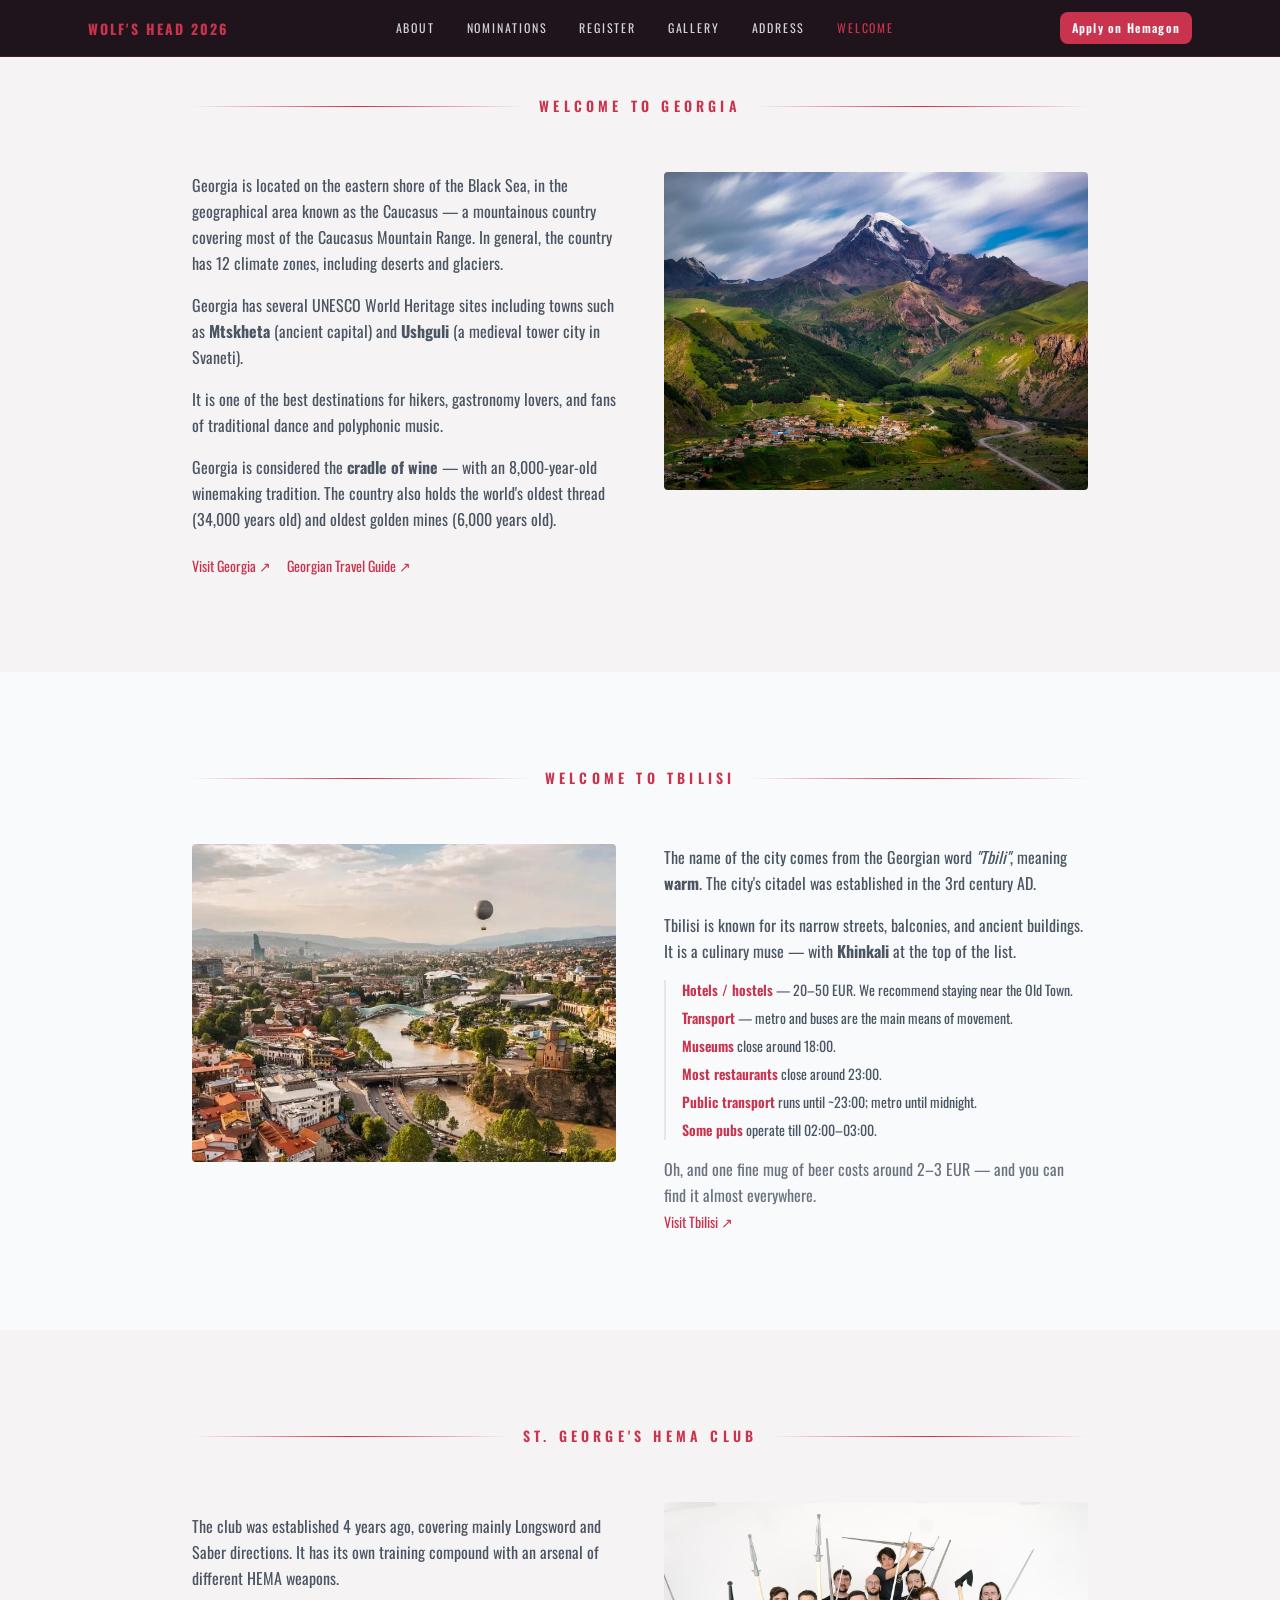
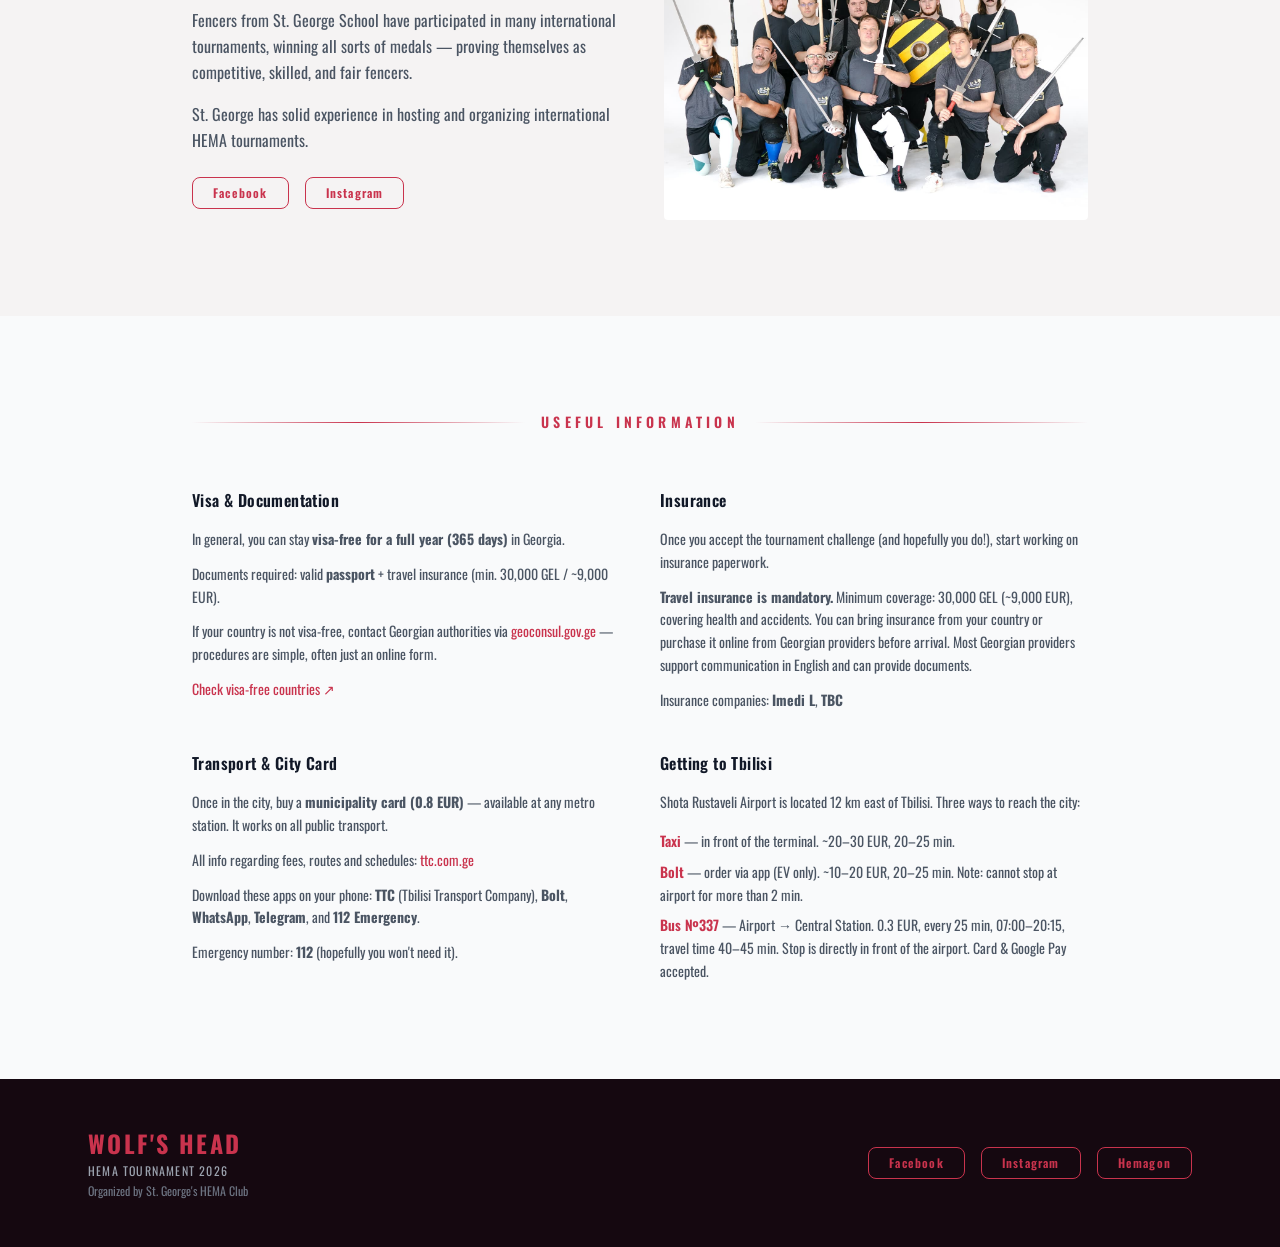
==== welcome/index.html @ 23b16a89 "Add main landmark for screenreaders" ====
<!DOCTYPE html>
<html lang="en">
<head>
  <meta charset="UTF-8" />
  <meta name="viewport" content="width=device-width, initial-scale=1.0" />
  <title>Welcome to Georgia — Wolf's Head 2026</title>
  <meta name="description" content="Travel guide for Wolf's Head 2026 participants. Everything you need to know about Georgia, Tbilisi, and St. George's HEMA Club before the tournament." />
  <link rel="canonical" href="https://hemageorgia.com/welcome/" />

  <!-- Open Graph -->
  <meta property="og:type" content="website" />
  <meta property="og:url" content="https://hemageorgia.com/welcome/" />
  <meta property="og:title" content="Welcome to Georgia — Wolf's Head 2026" />
  <meta property="og:description" content="Travel guide for Wolf's Head 2026 participants. Everything you need to know about Georgia, Tbilisi, and St. George's HEMA Club." />
  <meta property="og:image" content="https://hemageorgia.com/img/tbilisi.jpg" />

  <link rel="icon" type="image/png" href="../img/favicon.png">
  <link rel="stylesheet" href="../styles/style.css" />
  <link rel="stylesheet" href="../styles/tailwind.css" />
  <script src="../scripts/main.js" defer></script>
</head>
<body class="text-gray-800">

  <!-- ═══════════════════════════════════════════
       NAVIGATION
  ═══════════════════════════════════════════ -->
  <nav class="nav-sticky fixed top-0 left-0 right-0 z-50">
    <div class="max-w-6xl mx-auto px-6 h-14 flex items-center justify-between">
      <a href="../" class="nav-logo">Wolf's Head 2026</a>
      <ul class="nav-links" id="nav-links">
        <li><a href="../#about" class="nav-link">About</a></li>
        <li><a href="../#nominations" class="nav-link">Nominations</a></li>
        <li><a href="../#register" class="nav-link">Register</a></li>
        <li><a href="../#gallery" class="nav-link">Gallery</a></li>
        <li><a href="../#address" class="nav-link">Address</a></li>
        <li><span class="nav-link active">Welcome</span></li>
        <li class="nav-mobile-cta">
          <a href="https://hemagon.com/tournament/wolfs-head2026" target="_blank" rel="noopener noreferrer" class="btn btn-sm px-4 btn-primary font-cinzel text-xs tracking-widest">Apply on Hemagon</a>
        </li>
      </ul>
      <div class="nav-right">
        <a href="https://hemagon.com/tournament/wolfs-head2026" target="_blank" rel="noopener noreferrer" class="nav-desktop-cta btn btn-sm px-4 btn-primary font-cinzel text-xs tracking-widest">Apply on Hemagon</a>
        <button id="burger-btn" class="burger-btn" aria-label="Menu" aria-expanded="false">
          <span class="burger-line"></span>
          <span class="burger-line"></span>
          <span class="burger-line"></span>
        </button>
      </div>
    </div>
  </nav>

  <main>

  <!-- ═══════════════════════════════════════════
       PAGE HEADER
  ═══════════════════════════════════════════ -->
  <!-- <section class="pt-32 pb-16 px-6 text-center">
    <h1 class="font-cinzel text-4xl md:text-5xl font-black text-accent tracking-widest mb-4">Welcome</h1>
    <p class="text-gray-300 text-sm tracking-widest uppercase font-cinzel">Georgia · Tbilisi · St. George's HEMA Club</p>
  </section> -->

  <!-- ═══════════════════════════════════════════
       WELCOME TO GEORGIA
  ═══════════════════════════════════════════ -->
  <section id="georgia" class="py-24 px-6">
    <div class="max-w-4xl mx-auto">
      <div class="divider-ornament mb-14">
        <span class="section-title text-sm tracking-[0.3em]">Welcome to Georgia</span>
      </div>

      <div class="grid md:grid-cols-2 gap-12 items-start">
        <div class="space-y-4 text-gray-600 leading-relaxed">
          <p>Georgia is located on the eastern shore of the Black Sea, in the geographical area known as the Caucasus — a mountainous country covering most of the Caucasus Mountain Range. In general, the country has 12 climate zones, including deserts and glaciers.</p>
          <p>Georgia has several UNESCO World Heritage sites including towns such as <strong>Mtskheta</strong> (ancient capital) and <strong>Ushguli</strong> (a medieval tower city in Svaneti).</p>
          <p>It is one of the best destinations for hikers, gastronomy lovers, and fans of traditional dance and polyphonic music.</p>
          <p>Georgia is considered the <strong>cradle of wine</strong> — with an 8,000-year-old winemaking tradition. The country also holds the world's oldest thread (34,000 years old) and oldest golden mines (6,000 years old).</p>
          <div class="flex gap-4 pt-2">
            <a href="https://visitgeorgia.ge/" target="_blank" rel="noopener noreferrer" class="text-accent text-sm hover:underline">Visit Georgia ↗</a>
            <a href="https://georgiantravelguide.com/en" target="_blank" rel="noopener noreferrer" class="text-accent text-sm hover:underline">Georgian Travel Guide ↗</a>
          </div>
        </div>

        <div class="aspect-[4/3] rounded overflow-hidden">
          <!-- TODO: Replace with a photo of Georgia landscape -->
          <img src="../img/georgia.jpg" alt="Mountain landscape and valley in Georgia" class="w-full h-full object-cover" />
        </div>
      </div>
    </div>
  </section>

  <!-- ═══════════════════════════════════════════
       WELCOME TO TBILISI
  ═══════════════════════════════════════════ -->
  <section id="tbilisi" class="py-24 px-6 bg-gray-50">
    <div class="max-w-4xl mx-auto">
      <div class="divider-ornament mb-14">
        <span class="section-title text-sm tracking-[0.3em]">Welcome to Tbilisi</span>
      </div>

      <div class="grid md:grid-cols-2 gap-12 items-start">

        <div class="aspect-[4/3] rounded overflow-hidden md:order-first order-last">
          <!-- TODO: Replace with a photo of Tbilisi -->
          <img src="../img/tbilisi.jpg" alt="Old Town district of Tbilisi, Georgia" class="w-full h-full object-cover" />
        </div>

        <div class="space-y-4 text-gray-600 leading-relaxed">
          <p>The name of the city comes from the Georgian word <em>"Tbili"</em>, meaning <strong>warm</strong>. The city's citadel was established in the 3rd century AD.</p>
          <p>Tbilisi is known for its narrow streets, balconies, and ancient buildings. It is a culinary muse — with <strong>Khinkali</strong> at the top of the list.</p>

          <div class="border-l-2 border-accent/40 pl-4 space-y-2 text-sm">
            <p><span class="text-accent font-semibold">Hotels / hostels</span> — 20–50 EUR. We recommend staying near the Old Town.</p>
            <p><span class="text-accent font-semibold">Transport</span> — metro and buses are the main means of movement.</p>
            <p><span class="text-accent font-semibold">Museums</span> close around 18:00.</p>
            <p><span class="text-accent font-semibold">Most restaurants</span> close around 23:00.</p>
            <p><span class="text-accent font-semibold">Public transport</span> runs until ~23:00; metro until midnight.</p>
            <p><span class="text-accent font-semibold">Some pubs</span> operate till 02:00–03:00.</p>
          </div>

          <p class="text-gray-500">Oh, and one fine mug of beer costs around 2–3 EUR — and you can find it almost everywhere.</p>
          <a href="https://georgia.travel/cities-towns/tbilisi" target="_blank" rel="noopener noreferrer" class="text-accent text-sm hover:underline">Visit Tbilisi ↗</a>
        </div>
      </div>
    </div>
  </section>

  <!-- ═══════════════════════════════════════════
       ST. GEORGE'S HEMA CLUB
  ═══════════════════════════════════════════ -->
  <section id="club" class="py-24 px-6">
    <div class="max-w-4xl mx-auto">
      <div class="divider-ornament mb-14">
        <span class="section-title text-sm tracking-[0.3em]">St. George's HEMA Club</span>
      </div>

      <div class="grid md:grid-cols-2 gap-12 items-center">
        <div class="space-y-4 text-gray-600 leading-relaxed">
          <p>The club was established 4 years ago, covering mainly Longsword and Saber directions. It has its own training compound with an arsenal of different HEMA weapons.</p>
          <p>Fencers from St. George School have participated in many international tournaments, winning all sorts of medals — proving themselves as competitive, skilled, and fair fencers.</p>
          <p>St. George has solid experience in hosting and organizing international HEMA tournaments.</p>

          <div class="flex gap-4 pt-2">
            <a href="https://www.facebook.com/profile.php?id=61552169678876" target="_blank" rel="noopener noreferrer" class="btn btn-secondary btn-sm text-xs tracking-widest px-5">
              Facebook
            </a>
            <a href="https://www.instagram.com/st.george_hema_school/" target="_blank" rel="noopener noreferrer" class="btn btn-secondary btn-sm text-xs tracking-widest px-5">
              Instagram
            </a>
          </div>
        </div>

        <div class="aspect-[4/3] rounded overflow-hidden">
          <img src="../img/club_members.jpg" alt="St. George's HEMA Club members group photo" class="w-full h-full object-cover" />
        </div>
      </div>
    </div>
  </section>

  <!-- ═══════════════════════════════════════════
       USEFUL INFORMATION
  ═══════════════════════════════════════════ -->
  <section id="info" class="py-24 px-6 bg-gray-50">
    <div class="max-w-4xl mx-auto">
      <div class="divider-ornament mb-14">
        <span class="section-title text-sm tracking-[0.3em]">Useful Information</span>
      </div>

      <div class="grid md:grid-cols-2 gap-10">

        <div>
          <h3 class="font-cinzel text-base font-semibold text-gray-900 mb-4 tracking-wide">Visa & Documentation</h3>
          <div class="space-y-3 text-gray-600 text-sm leading-relaxed">
            <p>In general, you can stay <strong>visa-free for a full year (365 days)</strong> in Georgia.</p>
            <p>Documents required: valid <strong>passport</strong> + travel insurance (min. 30,000 GEL / ~9,000 EUR).</p>
            <p>If your country is not visa-free, contact Georgian authorities via <a href="https://www.geoconsul.gov.ge" target="_blank" rel="noopener noreferrer" class="text-accent hover:underline">geoconsul.gov.ge</a> — procedures are simple, often just an online form.</p>
            <p><a href="https://www.geoconsul.gov.ge/en/HtmlPage/html/View?id=25" target="_blank" rel="noopener noreferrer" class="text-accent hover:underline">Check visa-free countries ↗</a></p>
          </div>
        </div>

        <div>
          <h3 class="font-cinzel text-base font-semibold text-gray-900 mb-4 tracking-wide">Insurance</h3>
          <div class="space-y-3 text-gray-600 text-sm leading-relaxed">
            <p>Once you accept the tournament challenge (and hopefully you do!), start working on insurance paperwork.</p>
            <p><strong>Travel insurance is mandatory.</strong> Minimum coverage: 30,000 GEL (~9,000 EUR), covering health and accidents. You can bring insurance from your country or purchase it online from Georgian providers before arrival. Most Georgian providers support communication in English and can provide documents.</p>
            <p>Insurance companies:
              <!-- TODO: Add links for Imedi L and TBC -->
              <strong>Imedi L</strong>, <strong>TBC</strong>
            </p>
          </div>
        </div>

        <div>
          <h3 class="font-cinzel text-base font-semibold text-gray-900 mb-4 tracking-wide">Transport & City Card</h3>
          <div class="space-y-3 text-gray-600 text-sm leading-relaxed">
            <p>Once in the city, buy a <strong>municipality card (0.8 EUR)</strong> — available at any metro station. It works on all public transport.</p>
            <p>All info regarding fees, routes and schedules: <a href="https://ttc.com.ge/en" target="_blank" rel="noopener noreferrer" class="text-accent hover:underline">ttc.com.ge</a></p>
            <p>Download these apps on your phone: <strong>TTC</strong> (Tbilisi Transport Company), <strong>Bolt</strong>, <strong>WhatsApp</strong>, <strong>Telegram</strong>, and <strong>112 Emergency</strong>.</p>
            <p>Emergency number: <strong>112</strong> (hopefully you won't need it).</p>
          </div>
        </div>

        <div>
          <h3 class="font-cinzel text-base font-semibold text-gray-900 mb-4 tracking-wide">Getting to Tbilisi</h3>
          <div class="space-y-3 text-gray-600 text-sm leading-relaxed">
            <p>Shota Rustaveli Airport is located 12 km east of Tbilisi. Three ways to reach the city:</p>
            <div class="space-y-2 pt-1">
              <p><span class="text-accent font-semibold">Taxi</span> — in front of the terminal. ~20–30 EUR, 20–25 min.</p>
              <p><span class="text-accent font-semibold">Bolt</span> — order via app (EV only). ~10–20 EUR, 20–25 min. Note: cannot stop at airport for more than 2 min.</p>
              <p><span class="text-accent font-semibold">Bus №337</span> — Airport → Central Station. 0.3 EUR, every 25 min, 07:00–20:15, travel time 40–45 min. Stop is directly in front of the airport. Card & Google Pay accepted.</p>
            </div>
          </div>
        </div>

      </div>
    </div>
  </section>

  </main>

  <!-- ═══════════════════════════════════════════
       FOOTER
  ═══════════════════════════════════════════ -->
  <footer class="bg-wine-dark py-12">
    <div class="max-w-6xl px-6 mx-auto">
      <div class="flex flex-col md:flex-row items-center justify-between gap-8">

        <div class="text-center md:text-left">
          <div class="font-cinzel font-black text-2xl text-accent tracking-widest mb-1">WOLF'S HEAD</div>
          <div class="text-xs text-gray-400 tracking-widest uppercase">HEMA Tournament 2026</div>
          <div class="text-xs text-gray-500 mt-1">Organized by St. George's HEMA Club</div>
        </div>

        <div class="flex gap-4">
          <a href="https://www.facebook.com/groups/wolfshead.hema/" target="_blank" rel="noopener noreferrer" class="btn btn-secondary btn-sm text-xs tracking-widest px-5">
            Facebook
          </a>
          <a href="https://www.instagram.com/st.george_hema_school/" target="_blank" rel="noopener noreferrer" class="btn btn-secondary btn-sm text-xs tracking-widest px-5">
            Instagram
          </a>
          <a href="https://hemagon.com/tournament/wolfs-head2026" target="_blank" rel="noopener noreferrer" class="btn btn-secondary btn-sm text-xs tracking-widest px-5">
            Hemagon
          </a>
        </div>

      </div>
    </div>
  </footer>

</body>
</html>
---- styles/style.css ----
@import url('https://fonts.googleapis.com/css2?family=Oswald:wght@200;300;400;500;600;700&display=swap');

:root {
  --crimson: #c9334d;
  --crimson-light: #e8566e;
  --dark-bg: #f5f3f3;
  --wine: #3d0f1a;
  --wine-dark: #150810;
}

body {
  background-color: var(--dark-bg);
  font-family: 'Oswald', sans-serif;
}

.font-cinzel {
  font-family: 'Oswald', sans-serif;
}

.text-accent {
  color: var(--crimson);
}

.border-accent {
  border-color: var(--crimson);
}

.bg-accent {
  background-color: var(--crimson);
}

.bg-wine {
  background-color: var(--wine);
}

.bg-wine-dark {
  background-color: var(--wine-dark);
}

.hero-bg {
  min-height: 100vh;
  display: flex;
  align-items: center;
  justify-content: center;
  padding: 80px 24px 48px;
  background-image: url('../img/hero-bg.jpg');
  background-size: cover;
  background-position: center;
}

.hero-text {
  width: calc(100vw - 48px);
  height: calc(100vh - 120px);
  background-image: url('../img/hero-text.png');
  background-size: contain;
  background-repeat: no-repeat;
  background-position: center;
}

.divider-ornament {
  display: flex;
  align-items: center;
  gap: 1rem;
  color: var(--crimson);
}
.divider-ornament::before,
.divider-ornament::after {
  content: '';
  flex: 1;
  height: 1px;
  background: linear-gradient(to right, transparent, var(--crimson), transparent);
}

.nomination-card {
  border: 1px solid rgba(201, 51, 77, 0.2);
  background: rgba(201, 51, 77, 0.04);
  transition: border-color 0.3s, background 0.3s;
}
.nomination-card:hover {
  border-color: rgba(201, 51, 77, 0.5);
  background: rgba(201, 51, 77, 0.08);
}

/* ── Buttons (replaces DaisyUI btn) ── */
.btn {
  display: inline-flex;
  align-items: center;
  justify-content: center;
  cursor: pointer;
  user-select: none;
  border-radius: 0.5rem;
  font-weight: 600;
  text-decoration: none;
  white-space: nowrap;
  transition: transform 0.1s ease;
}
.btn:active {
  transform: scale(0.95);
}
.btn:disabled {
  background-color: oklch(0.321785 0.02476 255.702 / 0.2);
  border-bottom-color: oklch(0.278078 0.029596 256.848 / 0.2);
  color: oklch(0.278078 0.029596 256.848 / 0.2);
  cursor: not-allowed;
  pointer-events: none;
}
.btn-sm {
  height: 2rem;
  min-height: 2rem;
  padding-left: .75rem;
  padding-right: .75rem;
}
.btn-lg {
  height: 4rem;
  min-height: 4rem;
  padding-left: 1.5rem;
  padding-right: 1.5rem;
}

.btn-primary {
  background-color: var(--crimson);
  color: #ffffff;
  font-weight: 600;
  border: none;
  transition: background-color 0.2s;
}
.btn-primary:hover {
  background-color: var(--crimson-light);
}

.btn-secondary {
  border: 1px solid var(--crimson);
  color: var(--crimson);
  background: transparent;
  transition: background 0.2s, color 0.2s, border-color 0.2s;
}
.btn-secondary:hover {
  background: rgba(201, 51, 77, 0.1);
  color: var(--crimson-light);
  border-color: var(--crimson-light);
}

.section-title {
  font-family: 'Oswald', sans-serif;
  font-weight: 600;
  color: var(--crimson);
  text-transform: uppercase;
}

.nav-sticky {
  backdrop-filter: blur(12px);
  background: rgba(21, 8, 16, 0.95);
  border-bottom: 1px solid rgba(201, 51, 77, 0.2);
}

/* ── Nav ── */
.nav-logo {
  font-family: 'Oswald', sans-serif;
  font-weight: 700;
  color: var(--crimson);
  letter-spacing: 0.15em;
  font-size: 0.875rem;
  text-transform: uppercase;
  transition: color 0.2s;
}

.nav-logo:hover {
  color: var(--crimson-light);
}

.nav-right {
  display: flex;
  align-items: center;
  gap: 0.75rem;
}

/* Single nav-links list — desktop: horizontal row */
.nav-links {
  display: flex;
  align-items: center;
  gap: 2rem;
  list-style: none;
  margin: 0;
  padding: 0;
  font-family: 'Oswald', sans-serif;
  font-size: 0.75rem;
  letter-spacing: 0.15em;
  text-transform: uppercase;
  color: #d1d5db;
}
.nav-link {
  color: #d1d5db;
  transition: color 0.2s;
}
.nav-link:hover {
  color: var(--crimson);
}
.nav-link.active {
  color: var(--crimson);
}
/* Register CTA inside list — hidden on desktop */
.nav-mobile-cta { display: none; }

/* Desktop-only Register button */
.nav-desktop-cta { display: inline-flex; }

/* Burger — hidden on desktop */
.burger-btn { display: none; }

/* ── Mobile (< 768px) ── */
@media (max-width: 767px) {
  .nav-links {
    display: none;
    flex-direction: column;
    align-items: flex-start;
    gap: 1rem;
    position: absolute;
    top: 3.5rem; /* h-14 */
    left: 0;
    right: 0;
    padding: 1.25rem 1.5rem;
    background: rgba(21, 8, 16, 0.98);
    border-top: 1px solid rgba(201, 51, 77, 0.2);
  }
  .nav-links.open {
    display: flex;
  }
  .nav-mobile-cta { display: block; width: 100%; }
  .nav-desktop-cta { display: none; }
  .burger-btn {
    display: flex;
    flex-direction: column;
    justify-content: center;
    align-items: center;
    gap: 6px;
    width: 2.25rem;
    height: 2.25rem;
    background: none;
    border: none;
    cursor: pointer;
    padding: 0;
  }
}

/* ── Burger lines ── */
.burger-line {
  display: block;
  width: 22px;
  height: 2px;
  background-color: #d1d5db;
  border-radius: 2px;
  transition: transform 0.25s ease, opacity 0.25s ease;
  transform-origin: center;
}
.burger-active .burger-line:nth-child(1) {
  transform: translateY(8px) rotate(45deg);
}
.burger-active .burger-line:nth-child(2) {
  opacity: 0;
  transform: scaleX(0);
}
.burger-active .burger-line:nth-child(3) {
  transform: translateY(-8px) rotate(-45deg);
}

section, nav, footer {
  position: relative;
  z-index: 1;
}

.social-icon-btn {
  display: inline-flex;
  align-items: center;
  justify-content: center;
  width: 40px;
  height: 40px;
  border: 1px solid var(--crimson);
  color: var(--crimson);
  border-radius: 6px;
  transition: background 0.2s, color 0.2s;
}
.social-icon-btn:hover {
  background: rgba(201, 51, 77, 0.15);
  color: var(--crimson-light);
}

/* ── Gallery ── */
/* Row height = 1 column width.
   section px-6 = 1.5rem each side (3rem total).
   gap-2 = 0.5rem. Mobile: 2 cols → 1 gap. Desktop: 3 cols → 2 gaps.
   When viewport ≥ 1072px the max-w-5xl (64rem) kicks in → fixed row height. */
.gallery-grid {
  /* mobile 2-col: (100vw - 3rem padding - 0.5rem gap) / 2 */
  grid-auto-rows: calc((100vw - 3.5rem) / 2);
}
@media (min-width: 768px) {
  /* desktop 3-col: (100vw - 3rem padding - 1rem gaps) / 3 */
  .gallery-grid {
    grid-auto-rows: calc((100vw - 4rem) / 3);
  }
}
@media (min-width: 1072px) {
  /* max-w-5xl = 64rem caps the grid width */
  .gallery-grid {
    grid-auto-rows: calc((64rem - 1rem) / 3);
  }
}


.gallery-thumb {
  display: block;
  position: relative;
  overflow: hidden;
  border-radius: 2px;
  background: #111;
}
.gallery-thumb img {
  width: 100%;
  height: 100%;
  object-fit: cover;
  display: block;
  transition: transform 0.4s ease, filter 0.4s ease;
}
.gallery-thumb:hover {
  cursor: zoom-in;
}
.gallery-thumb:hover img {
  transform: scale(1.05);
  filter: brightness(0.65);
}
.gallery-thumb::after {
  content: '';
  position: absolute;
  inset: 0;
  background: rgba(201, 51, 77, 0);
  transition: background 0.3s ease;
}
.gallery-thumb:hover::after {
  background: rgba(201, 51, 77, 0.25);
}
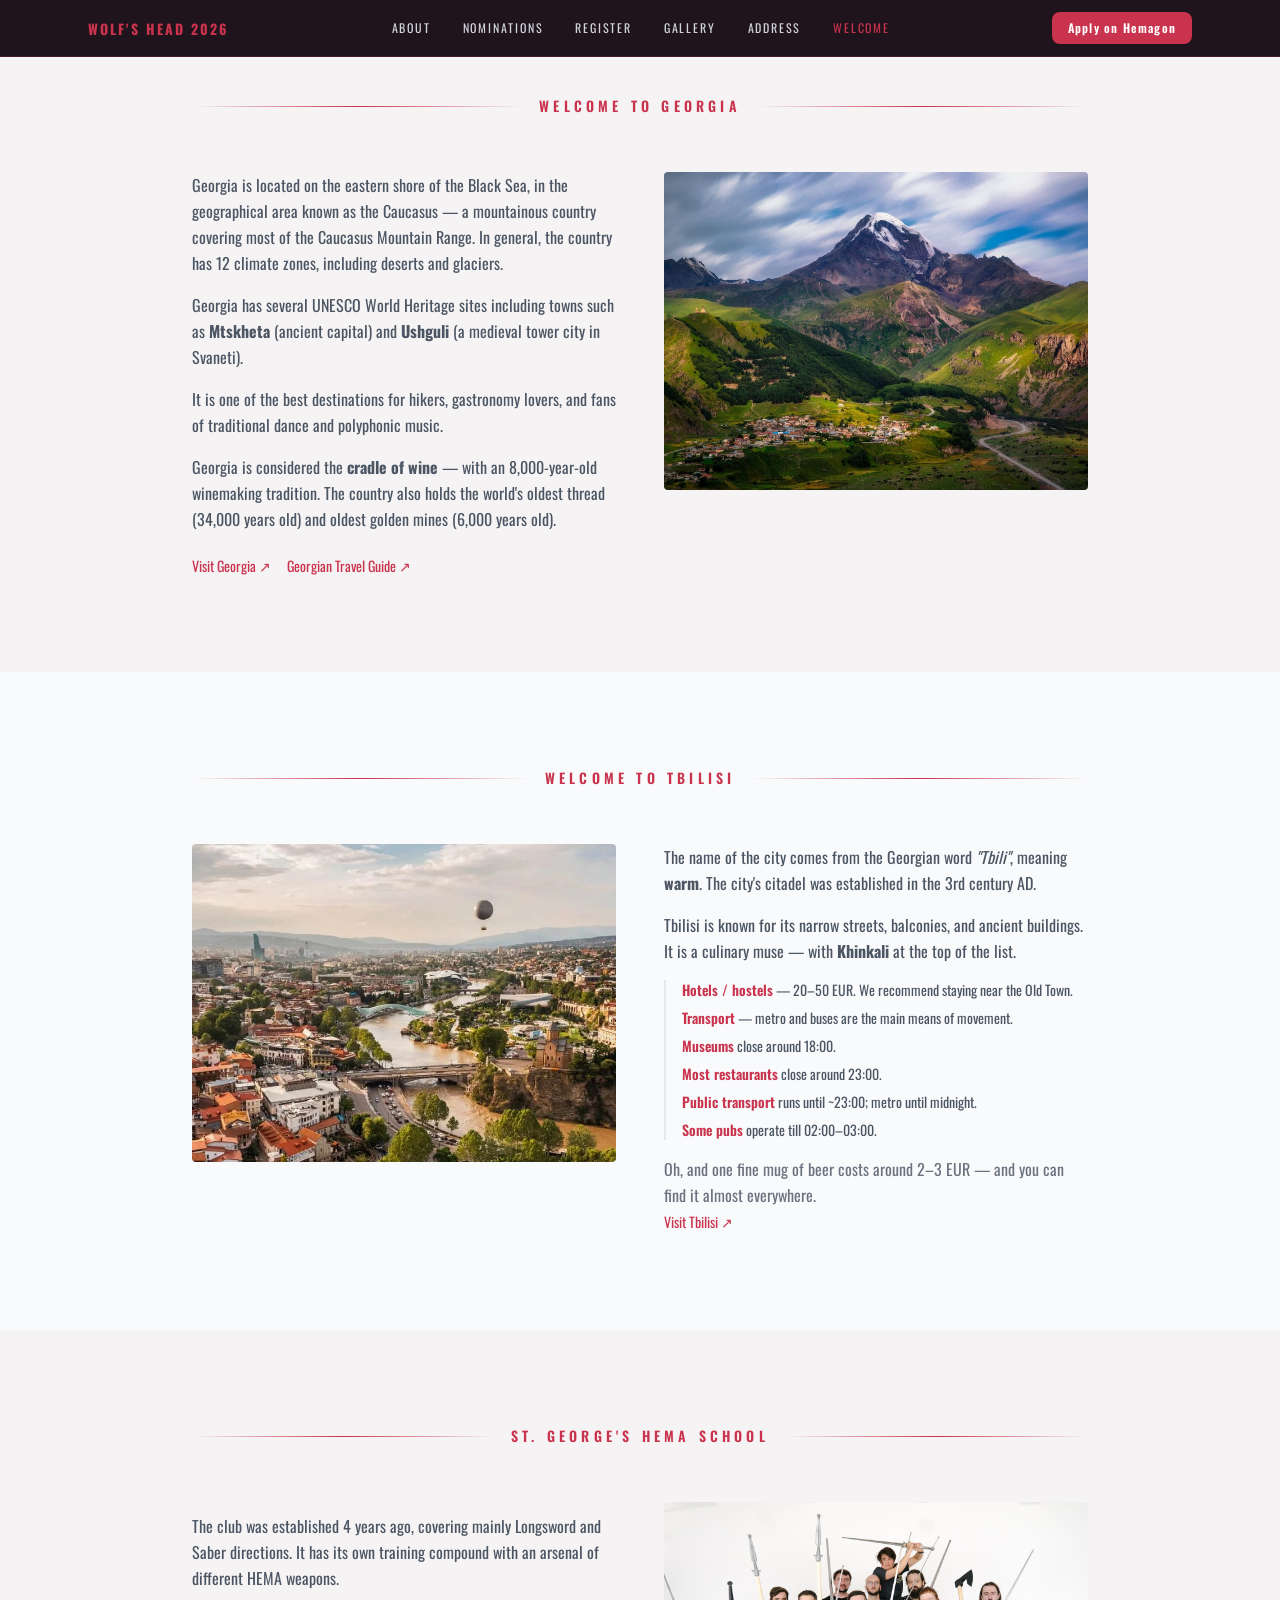
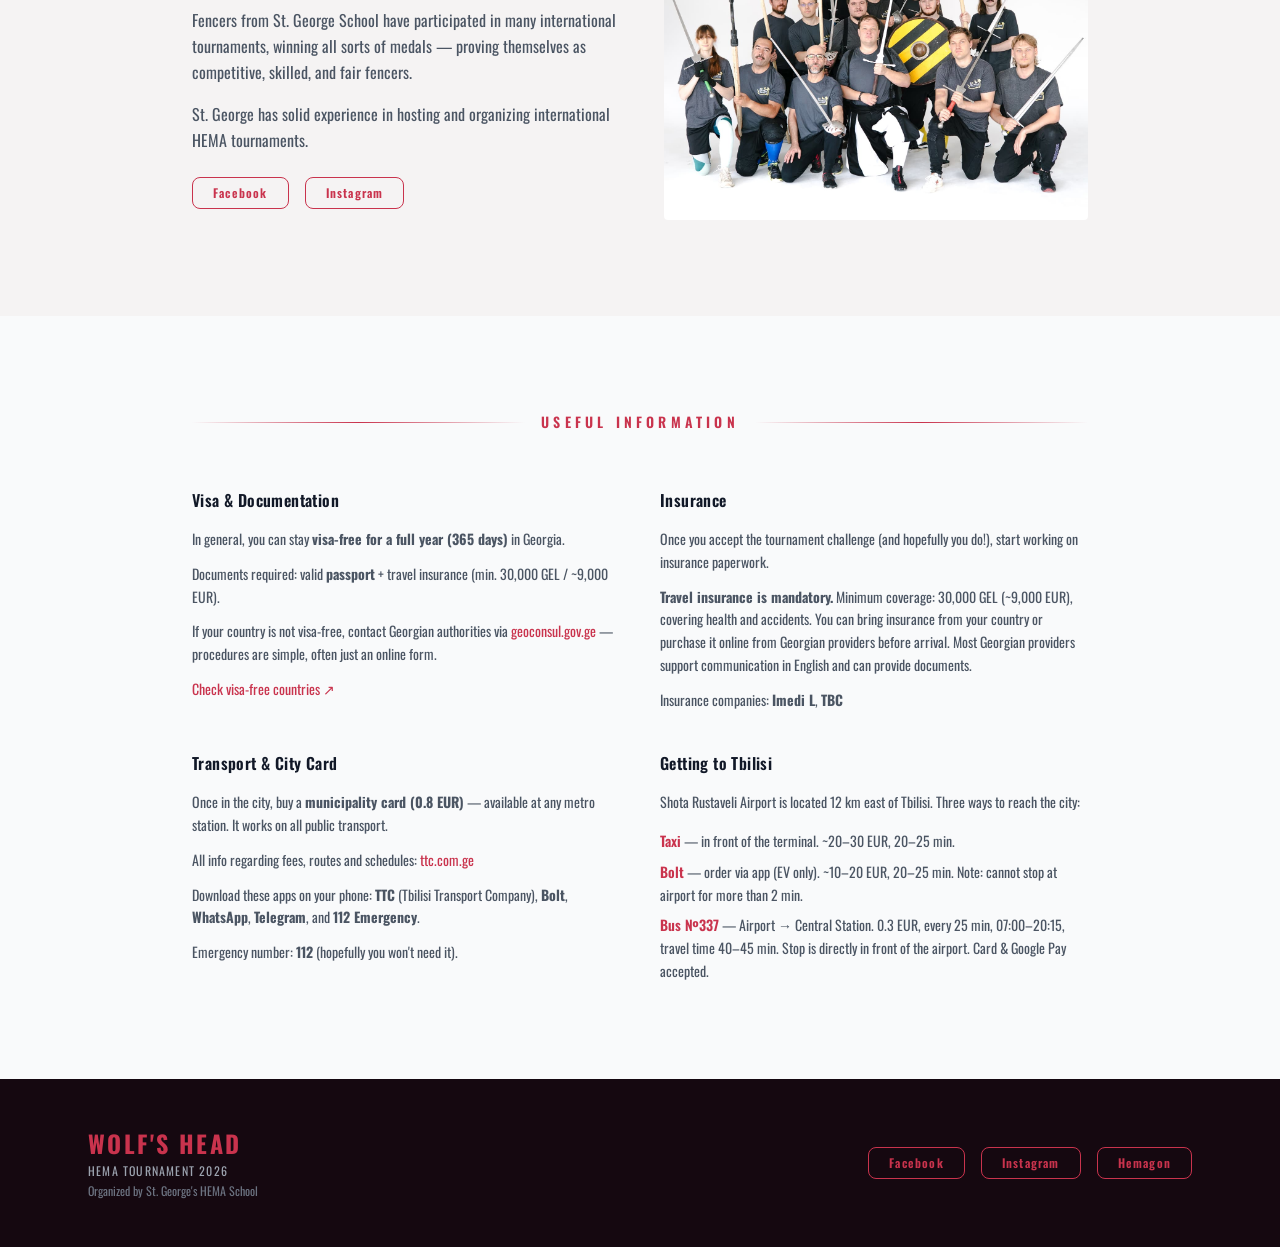
==== commit 52e0a286: "Fix color contrast and rename club" ====
--- a/welcome/index.html
+++ b/welcome/index.html
@@ -125,12 +125,12 @@
   </section>
 
   <!-- ═══════════════════════════════════════════
-       ST. GEORGE'S HEMA CLUB
+       St. George's HEMA School
   ═══════════════════════════════════════════ -->
   <section id="club" class="py-24 px-6">
     <div class="max-w-4xl mx-auto">
       <div class="divider-ornament mb-14">
-        <span class="section-title text-sm tracking-[0.3em]">St. George's HEMA Club</span>
+        <span class="section-title text-sm tracking-[0.3em]">St. George's HEMA School</span>
       </div>
 
       <div class="grid md:grid-cols-2 gap-12 items-center">
@@ -227,7 +227,7 @@
         <div class="text-center md:text-left">
           <div class="font-cinzel font-black text-2xl text-accent tracking-widest mb-1">WOLF'S HEAD</div>
           <div class="text-xs text-gray-400 tracking-widest uppercase">HEMA Tournament 2026</div>
-          <div class="text-xs text-gray-500 mt-1">Organized by St. George's HEMA Club</div>
+          <div class="text-xs text-gray-500 mt-1">Organized by St. George's HEMA School</div>
         </div>
 
         <div class="flex gap-4">
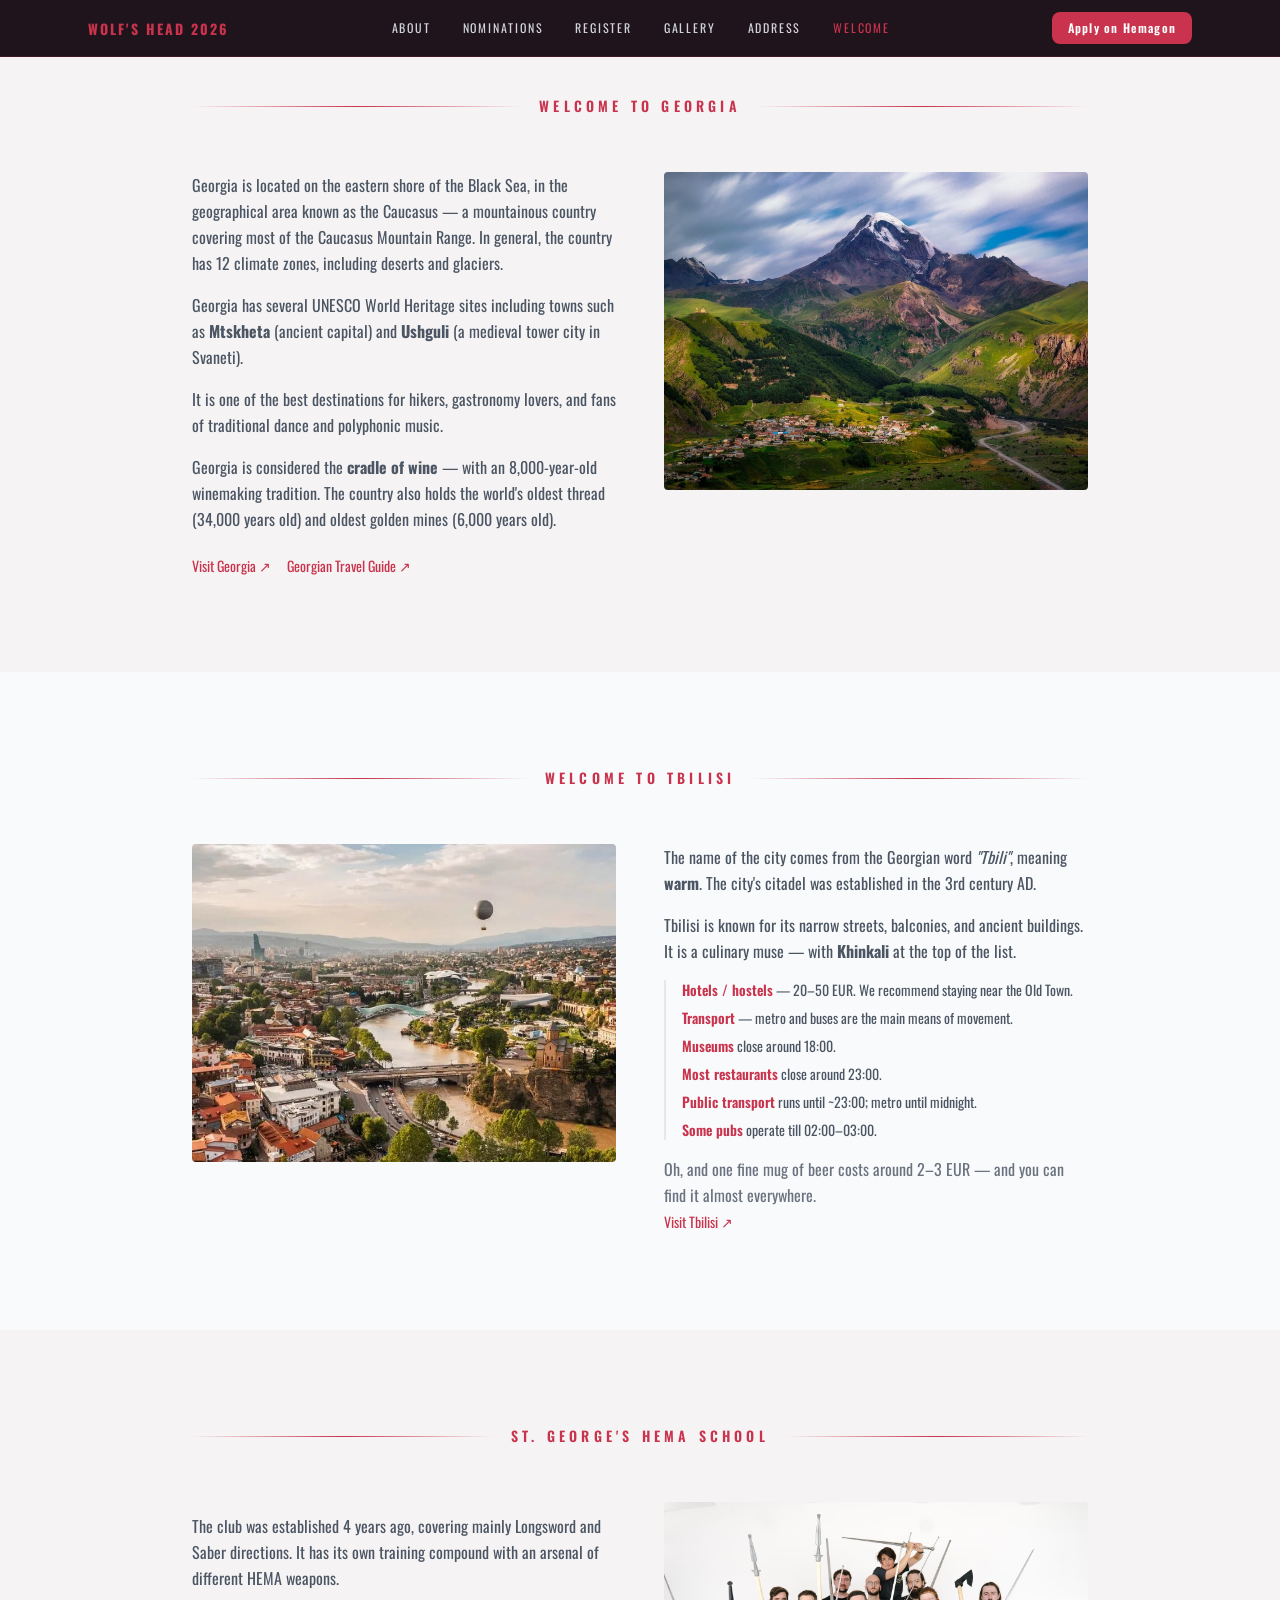
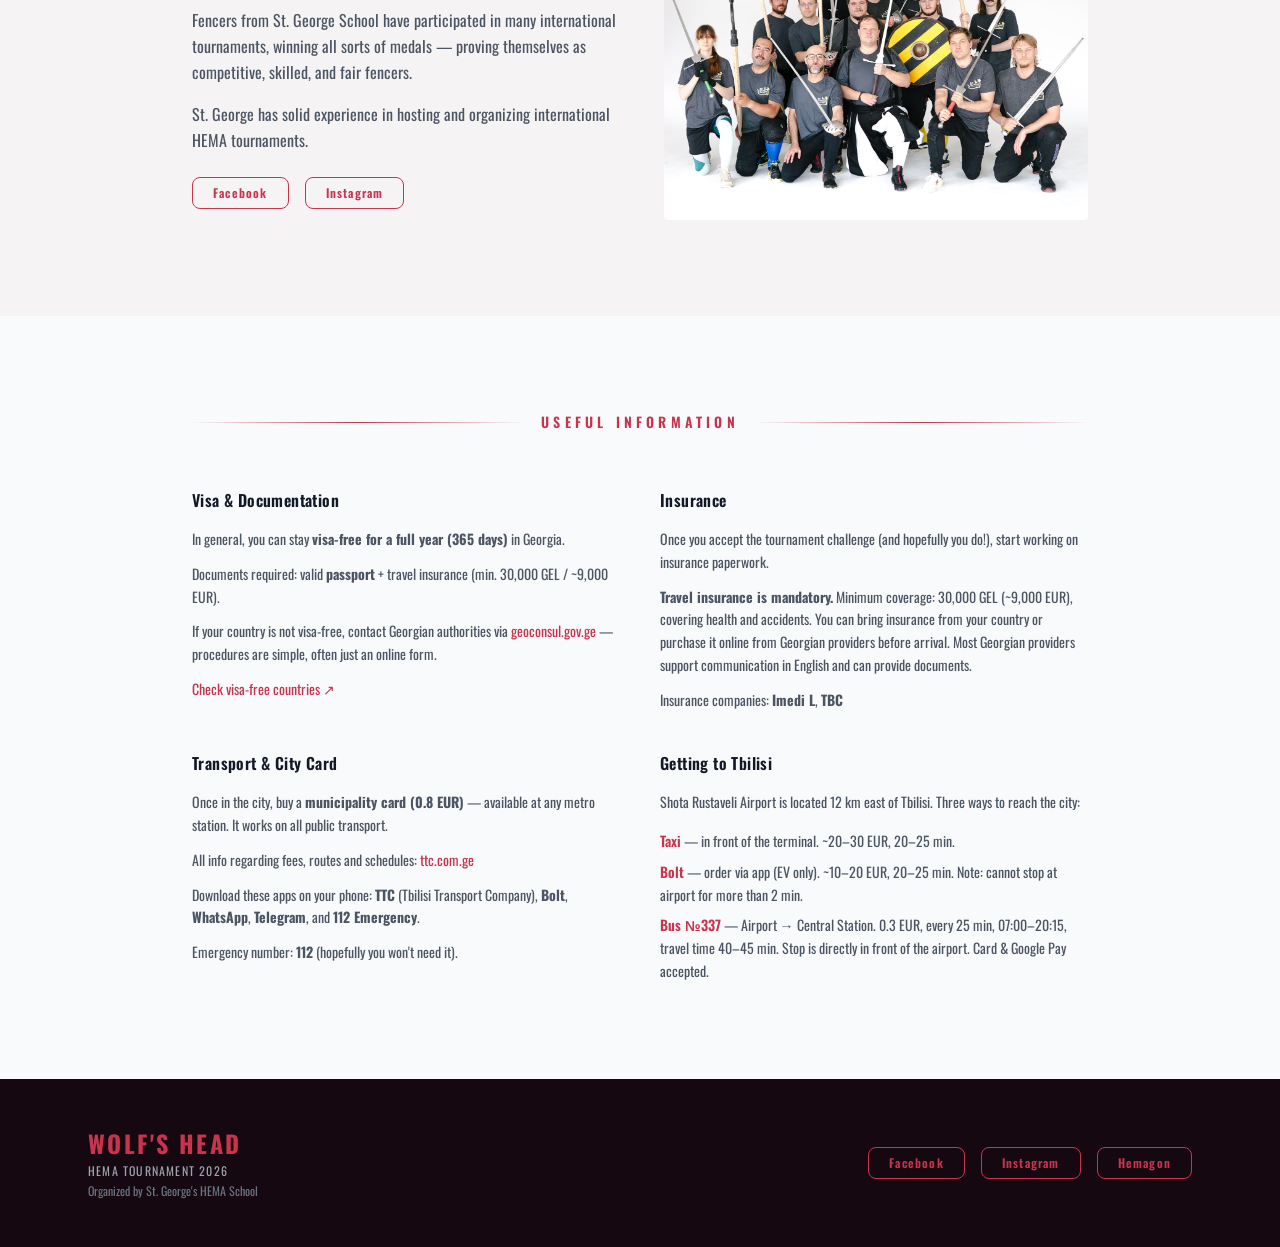
==== commit 2eb9be46: "Add fonts preload" ====
--- a/welcome/index.html
+++ b/welcome/index.html
@@ -3,6 +3,10 @@
 <head>
   <meta charset="UTF-8" />
   <meta name="viewport" content="width=device-width, initial-scale=1.0" />
+  <link rel="preload" href="../fonts/Oswald/oswald-v57-latin-regular.woff2" as="font" type="font/woff2" crossorigin>
+  <link rel="preload" href="../fonts/Oswald/oswald-v57-latin-500.woff2" as="font" type="font/woff2" crossorigin>
+  <link rel="preload" href="../fonts/Oswald/oswald-v57-latin-600.woff2" as="font" type="font/woff2" crossorigin>
+  <link rel="preload" href="../fonts/Oswald/oswald-v57-latin-700.woff2" as="font" type="font/woff2" crossorigin>
   <title>Welcome to Georgia — Wolf's Head 2026</title>
   <meta name="description" content="Travel guide for Wolf's Head 2026 participants. Everything you need to know about Georgia, Tbilisi, and St. George's HEMA Club before the tournament." />
   <link rel="canonical" href="https://hemageorgia.com/welcome/" />
--- a/styles/style.css
+++ b/styles/style.css
@@ -1,4 +1,31 @@
-@import url('https://fonts.googleapis.com/css2?family=Oswald:wght@200;300;400;500;600;700&display=swap');
+@font-face {
+  font-family: 'Oswald';
+  src: url('../fonts/Oswald/oswald-v57-latin-regular.woff2') format('woff2');
+  font-weight: 400;
+  font-style: normal;
+  font-display: swap;
+}
+@font-face {
+  font-family: 'Oswald';
+  src: url('../fonts/Oswald/oswald-v57-latin-500.woff2') format('woff2');
+  font-weight: 500;
+  font-style: normal;
+  font-display: swap;
+}
+@font-face {
+  font-family: 'Oswald';
+  src: url('../fonts/Oswald/oswald-v57-latin-600.woff2') format('woff2');
+  font-weight: 600;
+  font-style: normal;
+  font-display: swap;
+}
+@font-face {
+  font-family: 'Oswald';
+  src: url('../fonts/Oswald/oswald-v57-latin-700.woff2') format('woff2');
+  font-weight: 700;
+  font-style: normal;
+  font-display: swap;
+}
 
 :root {
   --crimson: #c9334d;
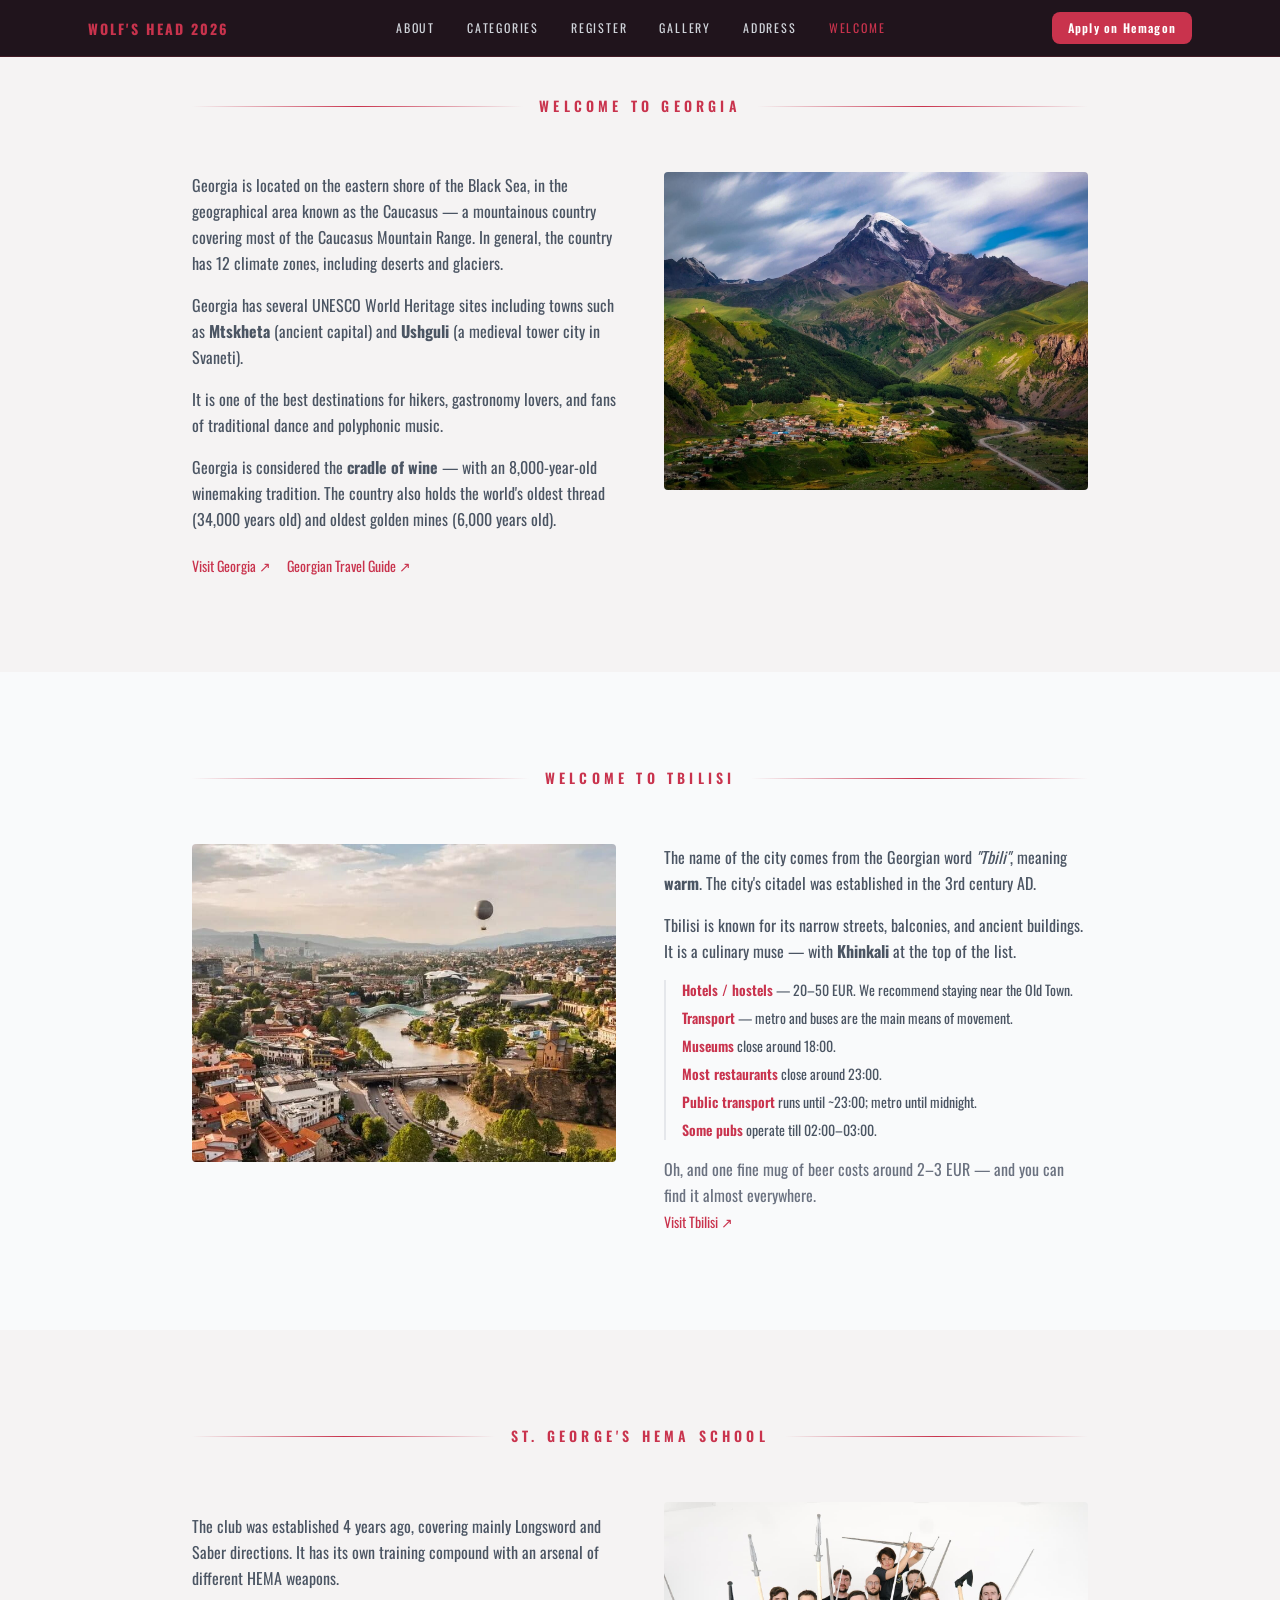
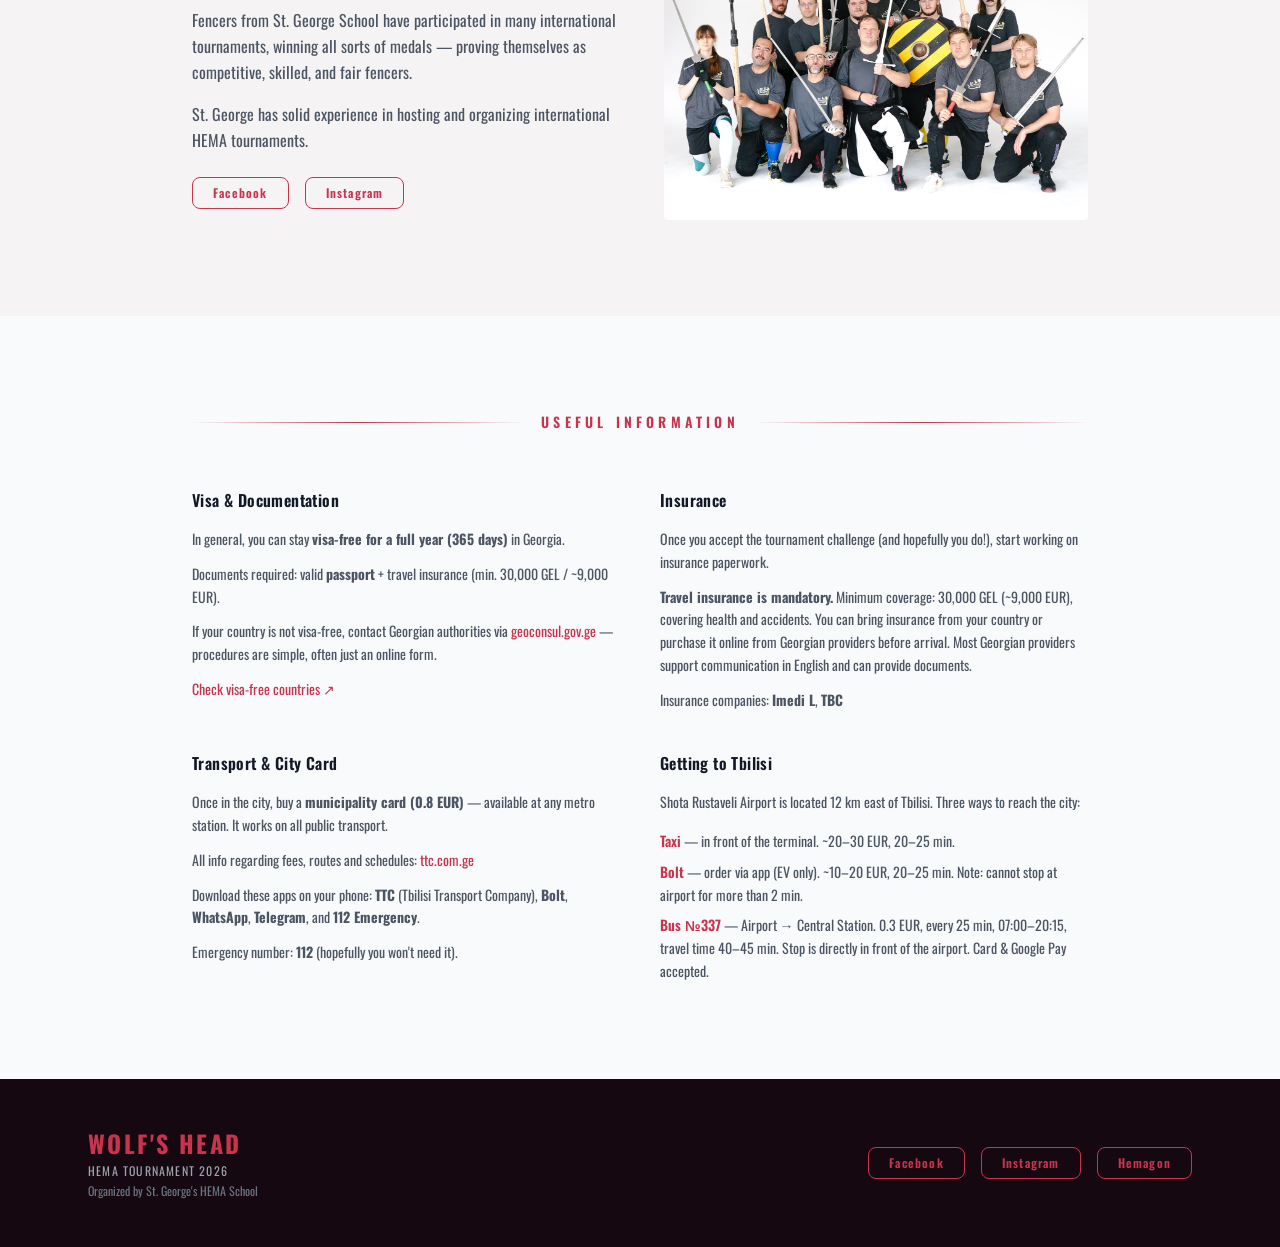
==== commit 2ec61e04: "Rename nominations to categories" ====
--- a/welcome/index.html
+++ b/welcome/index.html
@@ -33,7 +33,7 @@
       <a href="../" class="nav-logo">Wolf's Head 2026</a>
       <ul class="nav-links" id="nav-links">
         <li><a href="../#about" class="nav-link">About</a></li>
-        <li><a href="../#nominations" class="nav-link">Nominations</a></li>
+        <li><a href="../#categories" class="nav-link">Categories</a></li>
         <li><a href="../#register" class="nav-link">Register</a></li>
         <li><a href="../#gallery" class="nav-link">Gallery</a></li>
         <li><a href="../#address" class="nav-link">Address</a></li>
--- a/styles/style.css
+++ b/styles/style.css
@@ -66,6 +66,7 @@
 
 .hero-bg {
   min-height: 100vh;
+  box-sizing: border-box;
   display: flex;
   align-items: center;
   justify-content: center;
@@ -180,6 +181,11 @@
   border-bottom: 1px solid rgba(201, 51, 77, 0.2);
 }
 
+/* Offset anchor scroll for sticky nav (h-14 = 56px) */
+section[id] {
+  scroll-margin-top: 56px;
+}
+
 /* ── Nav ── */
 .nav-logo {
   font-family: 'Oswald', sans-serif;
@@ -236,6 +242,9 @@
 
 /* ── Mobile (< 768px) ── */
 @media (max-width: 767px) {
+  .hero-bg {
+    min-height: 100svh;
+  }
   .nav-links {
     display: none;
     flex-direction: column;
@@ -320,6 +329,12 @@
   /* mobile 2-col: (100vw - 3rem padding - 0.5rem gap) / 2 */
   grid-auto-rows: calc((100vw - 3.5rem) / 2);
 }
+@media (max-width: 767px) {
+  /* if last item is alone in its row (odd position), stretch it full width */
+  .gallery-grid > :last-child:nth-child(odd) {
+    grid-column: 1 / -1;
+  }
+}
 @media (min-width: 768px) {
   /* desktop 3-col: (100vw - 3rem padding - 1rem gaps) / 3 */
   .gallery-grid {
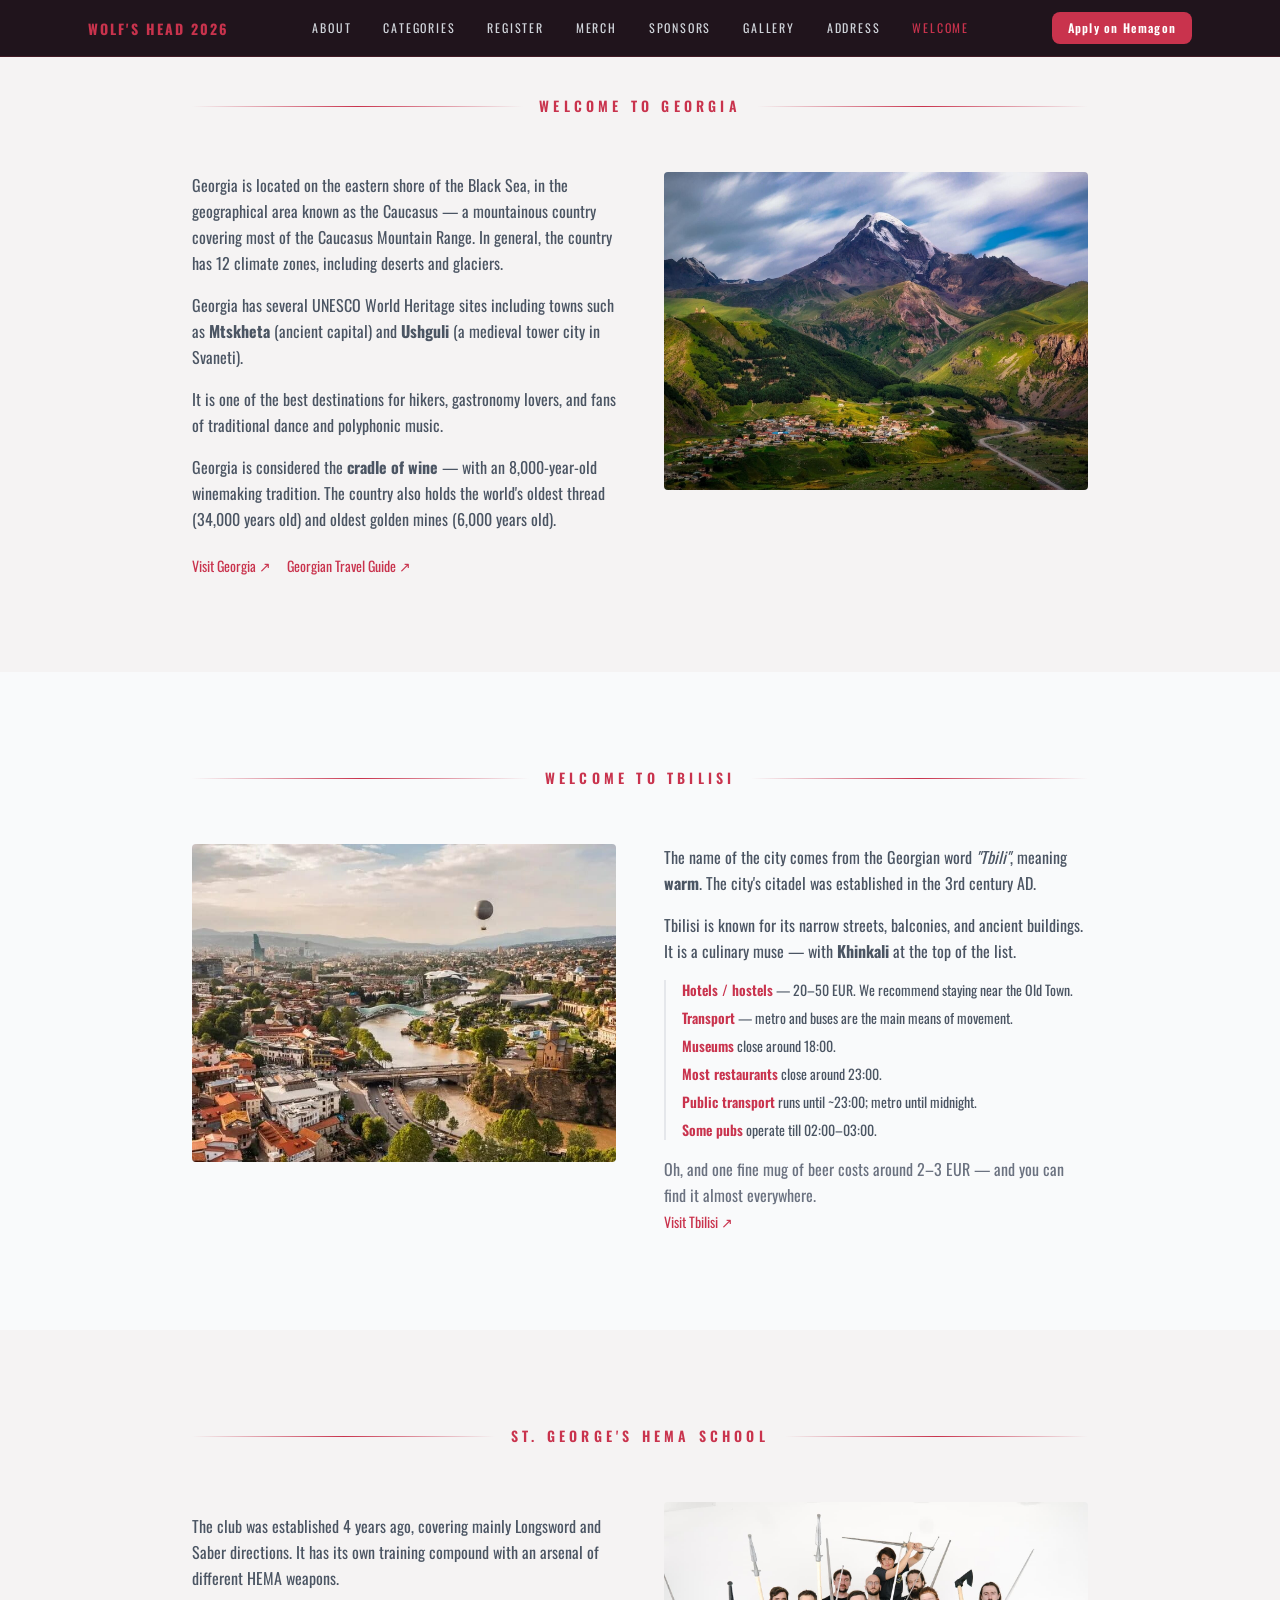
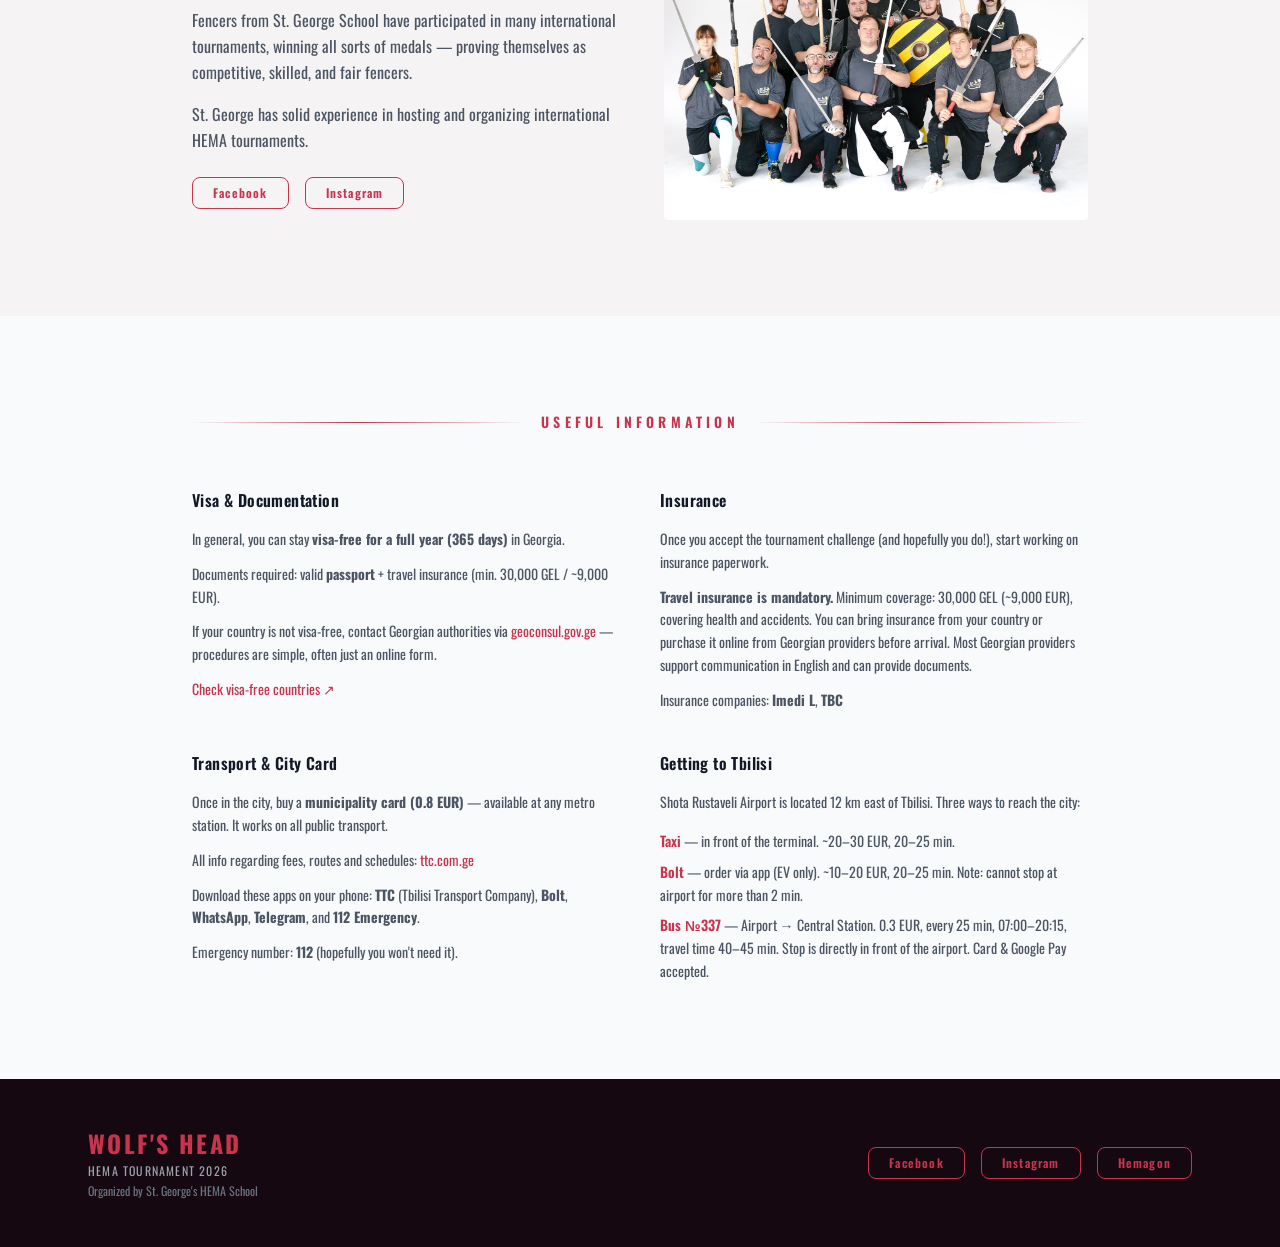
==== commit dddf008c: "Add Merch and Sponsors" ====
--- a/welcome/index.html
+++ b/welcome/index.html
@@ -35,6 +35,8 @@
         <li><a href="../#about" class="nav-link">About</a></li>
         <li><a href="../#categories" class="nav-link">Categories</a></li>
         <li><a href="../#register" class="nav-link">Register</a></li>
+          <li><a href="../#merch" class="nav-link">Merch</a></li>
+          <li><a href="../#sponsors" class="nav-link">Sponsors</a></li>
         <li><a href="../#gallery" class="nav-link">Gallery</a></li>
         <li><a href="../#address" class="nav-link">Address</a></li>
         <li><span class="nav-link active">Welcome</span></li>
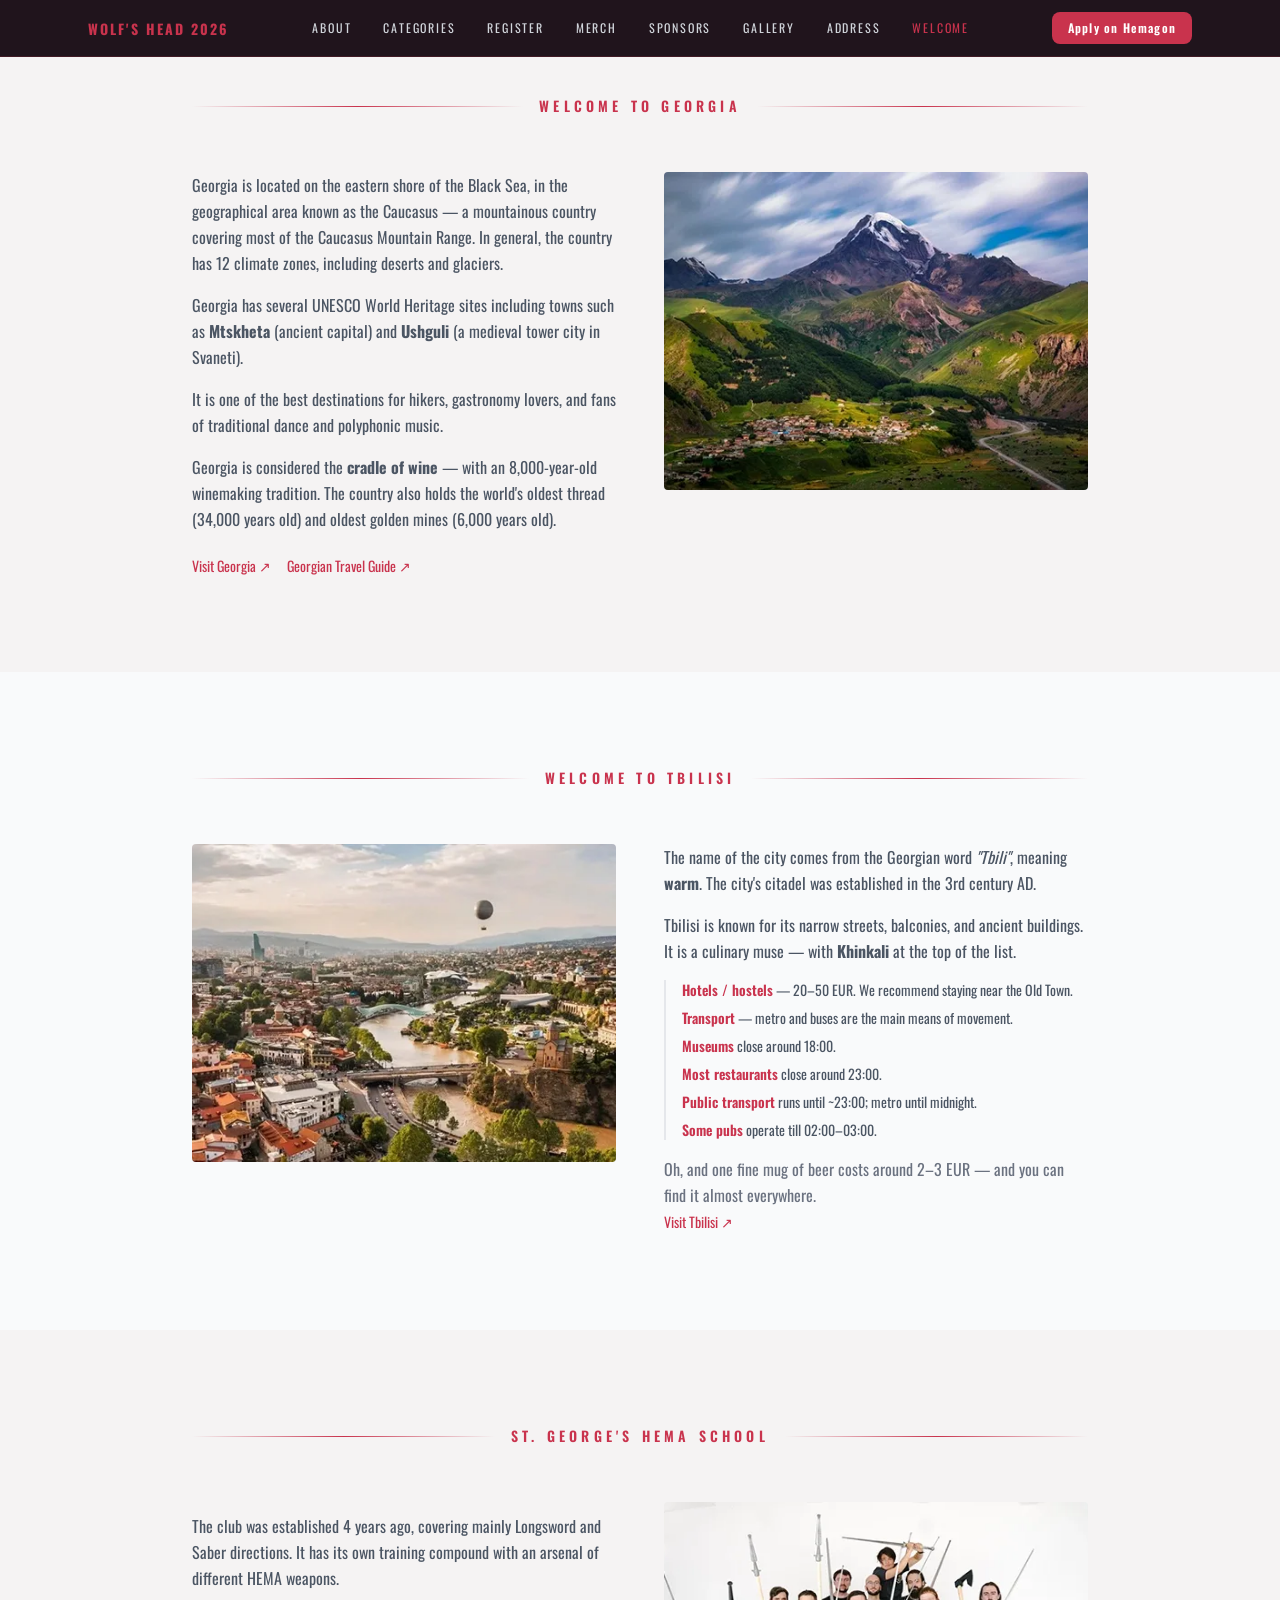
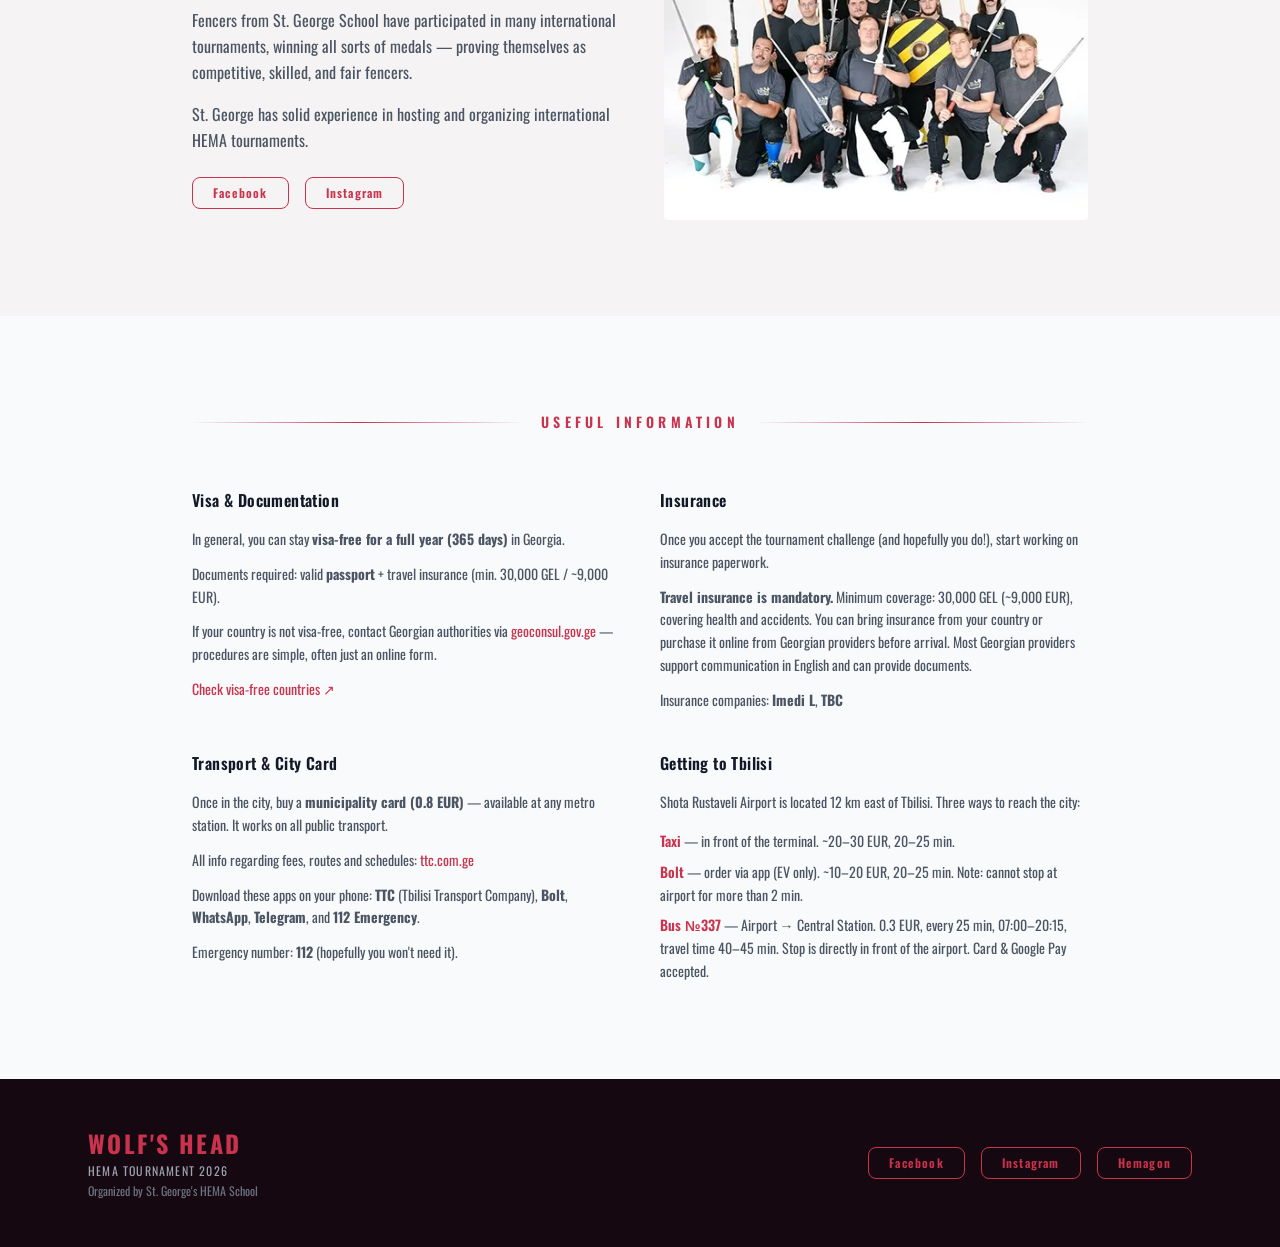
==== commit 0a1620bf: "Optimize images" ====
--- a/welcome/index.html
+++ b/welcome/index.html
@@ -16,7 +16,7 @@
   <meta property="og:url" content="https://hemageorgia.com/welcome/" />
   <meta property="og:title" content="Welcome to Georgia — Wolf's Head 2026" />
   <meta property="og:description" content="Travel guide for Wolf's Head 2026 participants. Everything you need to know about Georgia, Tbilisi, and St. George's HEMA Club." />
-  <meta property="og:image" content="https://hemageorgia.com/img/tbilisi.jpg" />
+  <meta property="og:image" content="https://hemageorgia.com/img/tbilisi.webp" />
 
   <link rel="icon" type="image/png" href="../img/favicon.png">
   <link rel="stylesheet" href="../styles/style.css" />
@@ -88,7 +88,7 @@
 
         <div class="aspect-[4/3] rounded overflow-hidden">
           <!-- TODO: Replace with a photo of Georgia landscape -->
-          <img src="../img/georgia.jpg" alt="Mountain landscape and valley in Georgia" class="w-full h-full object-cover" />
+          <img src="../img/georgia.webp" alt="Mountain landscape and valley in Georgia" class="w-full h-full object-cover" />
         </div>
       </div>
     </div>
@@ -107,7 +107,7 @@
 
         <div class="aspect-[4/3] rounded overflow-hidden md:order-first order-last">
           <!-- TODO: Replace with a photo of Tbilisi -->
-          <img src="../img/tbilisi.jpg" alt="Old Town district of Tbilisi, Georgia" class="w-full h-full object-cover" />
+          <img src="../img/tbilisi.webp" alt="Old Town district of Tbilisi, Georgia" class="w-full h-full object-cover" />
         </div>
 
         <div class="space-y-4 text-gray-600 leading-relaxed">
@@ -156,7 +156,7 @@
         </div>
 
         <div class="aspect-[4/3] rounded overflow-hidden">
-          <img src="../img/club_members.jpg" alt="St. George's HEMA Club members group photo" class="w-full h-full object-cover" />
+          <img src="../img/club_members.webp" alt="St. George's HEMA Club members group photo" class="w-full h-full object-cover" />
         </div>
       </div>
     </div>
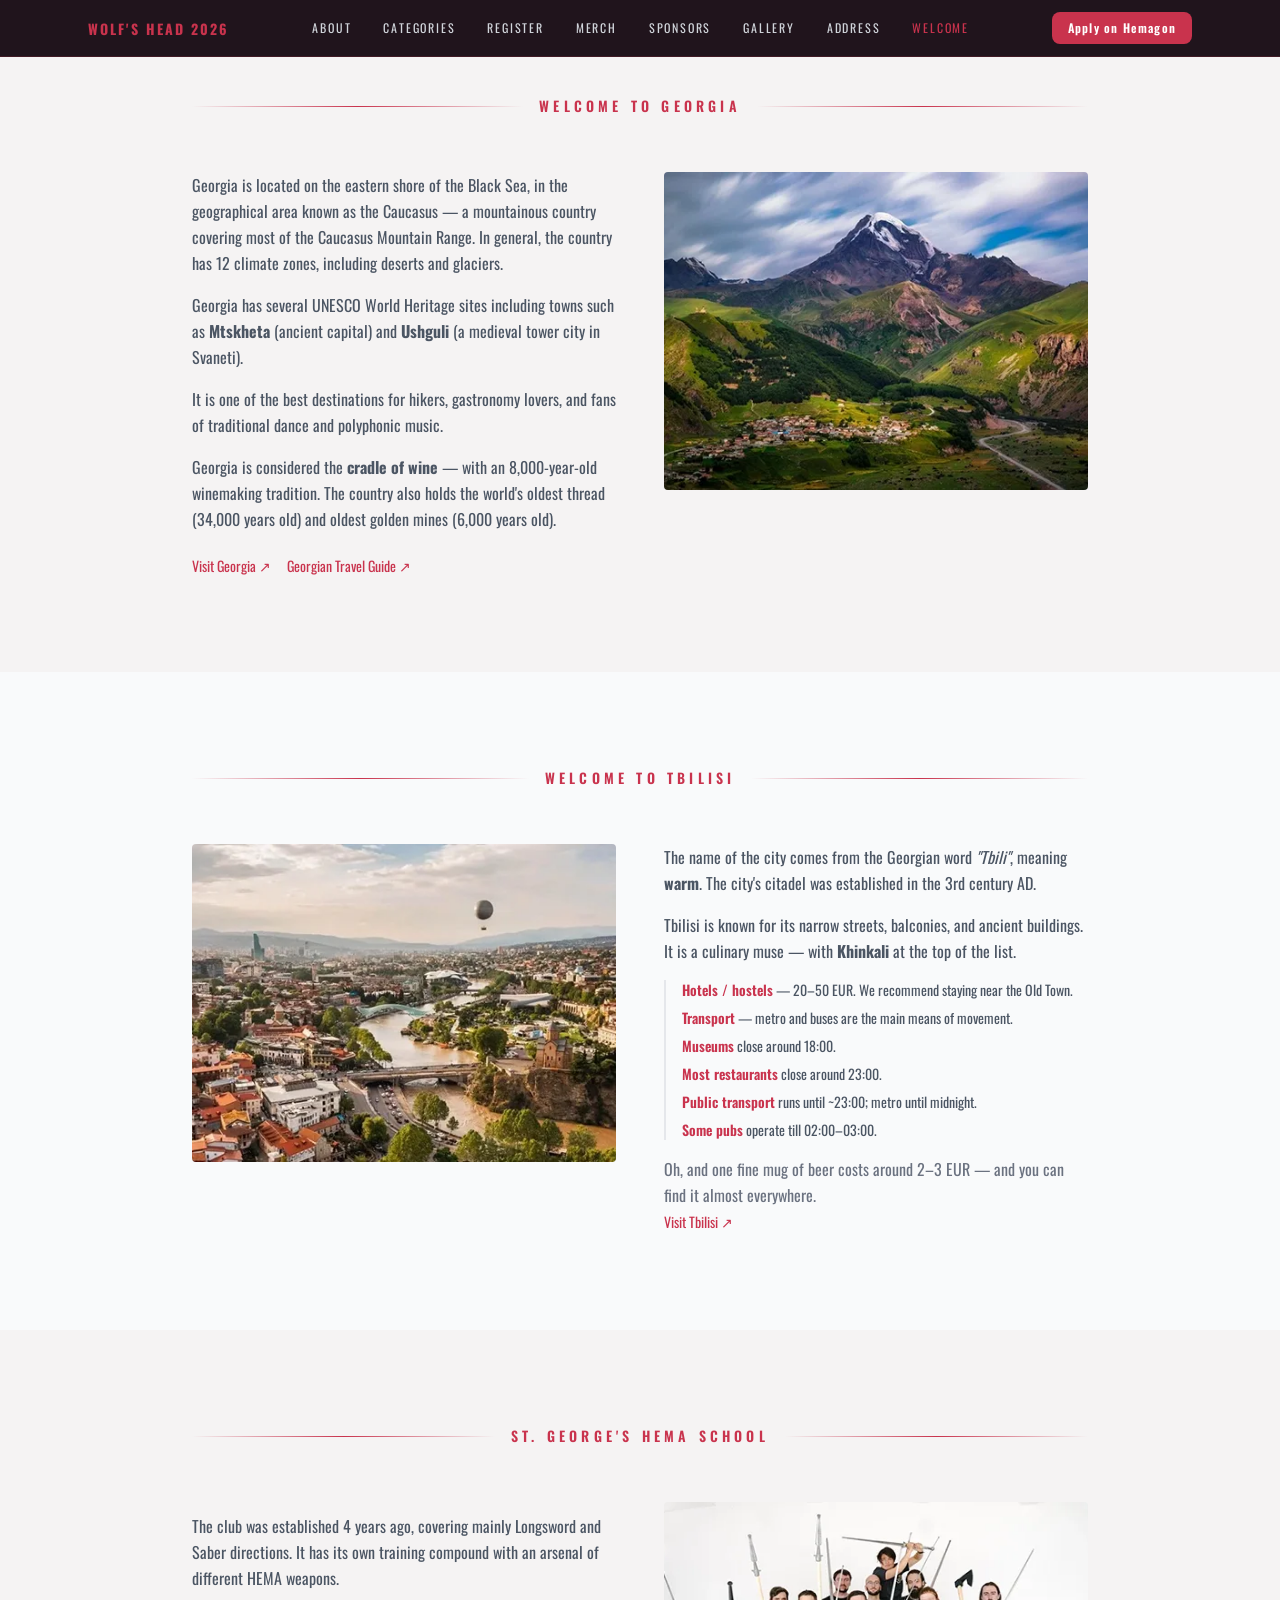
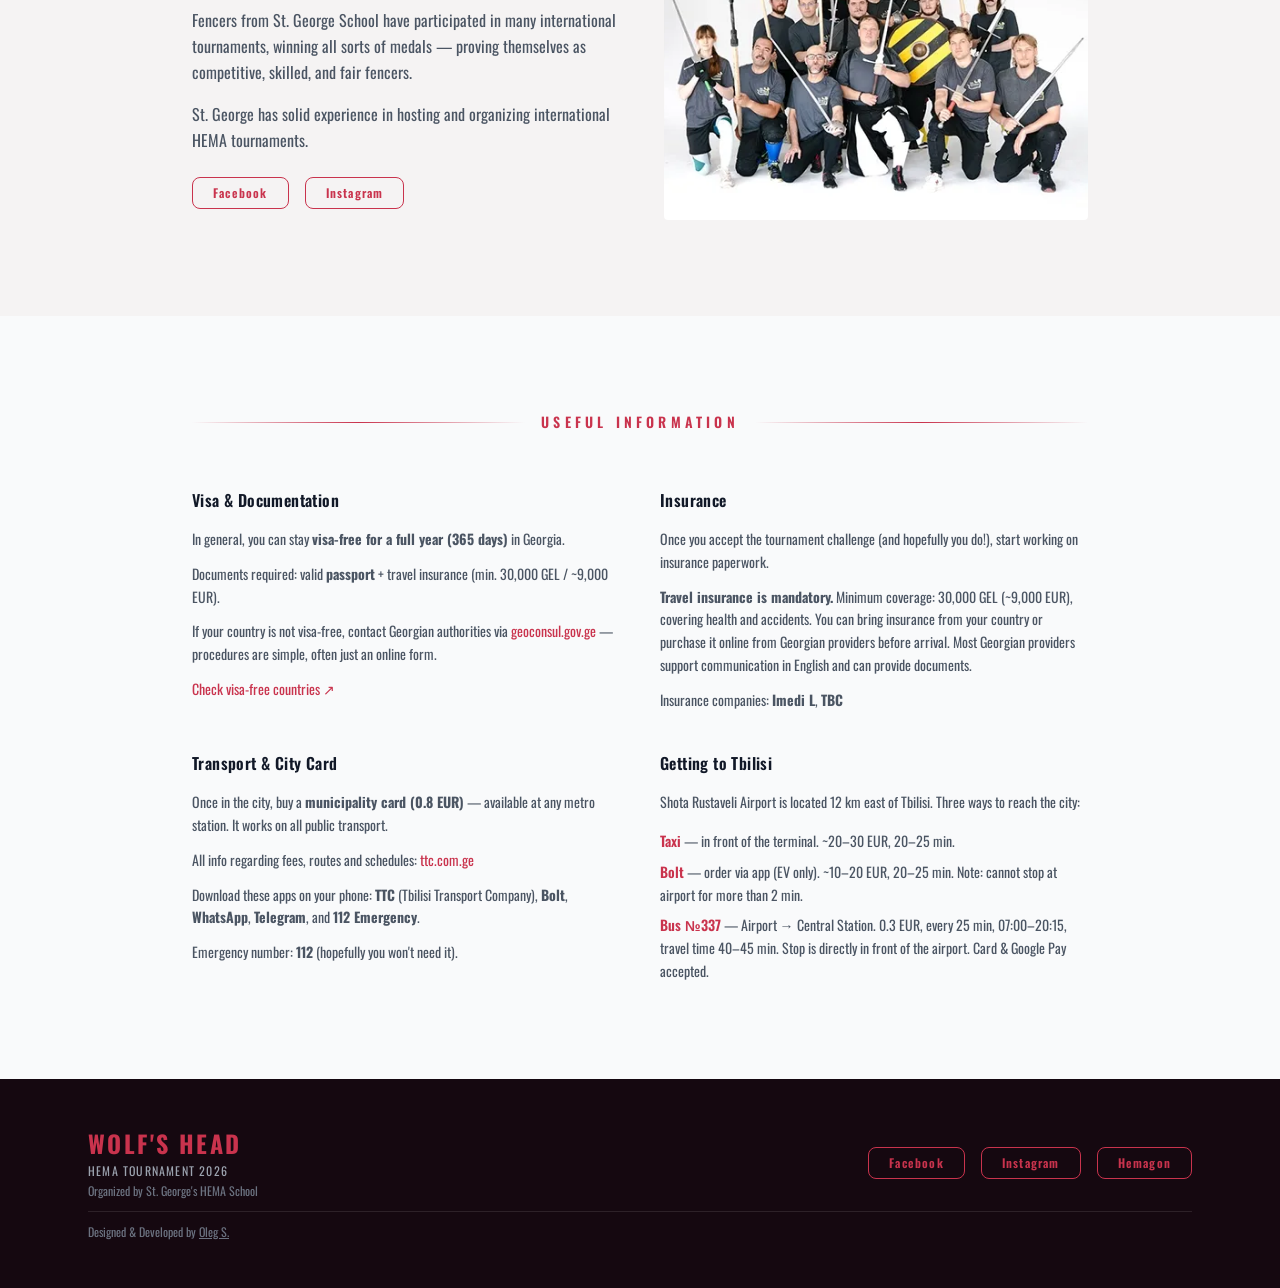
==== commit 5c331fcb: "Add author badge" ====
--- a/welcome/index.html
+++ b/welcome/index.html
@@ -233,7 +233,7 @@
         <div class="text-center md:text-left">
           <div class="font-cinzel font-black text-2xl text-accent tracking-widest mb-1">WOLF'S HEAD</div>
           <div class="text-xs text-gray-400 tracking-widest uppercase">HEMA Tournament 2026</div>
-          <div class="text-xs text-gray-500 mt-1">Organized by St. George's HEMA School</div>
+          <div class="text-xs text-gray-500 mt-1">Organized by St. George's HEMA School</div>          
         </div>
 
         <div class="flex gap-4">
@@ -247,7 +247,9 @@
             Hemagon
           </a>
         </div>
-
+      </div>
+      <div class="border-t border-white/10 mt-3 pt-3">
+        <div class="text-xs text-gray-500">Designed & Developed by <a href="https://www.linkedin.com/in/stelmakholegdev/" target="_blank" rel="noopener noreferrer" class="underline hover:text-accent transition-colors duration-200">Oleg S.</a></div>
       </div>
     </div>
   </footer>
--- a/styles/style.css
+++ b/styles/style.css
@@ -71,7 +71,7 @@
   align-items: center;
   justify-content: center;
   padding: 80px 24px 48px;
-  background-image: url('../img/hero-bg.jpg');
+  background-image: url('../img/hero-bg.webp');
   background-size: cover;
   background-position: center;
 }
@@ -79,7 +79,7 @@
 .hero-text {
   width: calc(100vw - 48px);
   height: calc(100vh - 120px);
-  background-image: url('../img/hero-text.png');
+  background-image: url('../img/hero-text.webp');
   background-size: contain;
   background-repeat: no-repeat;
   background-position: center;
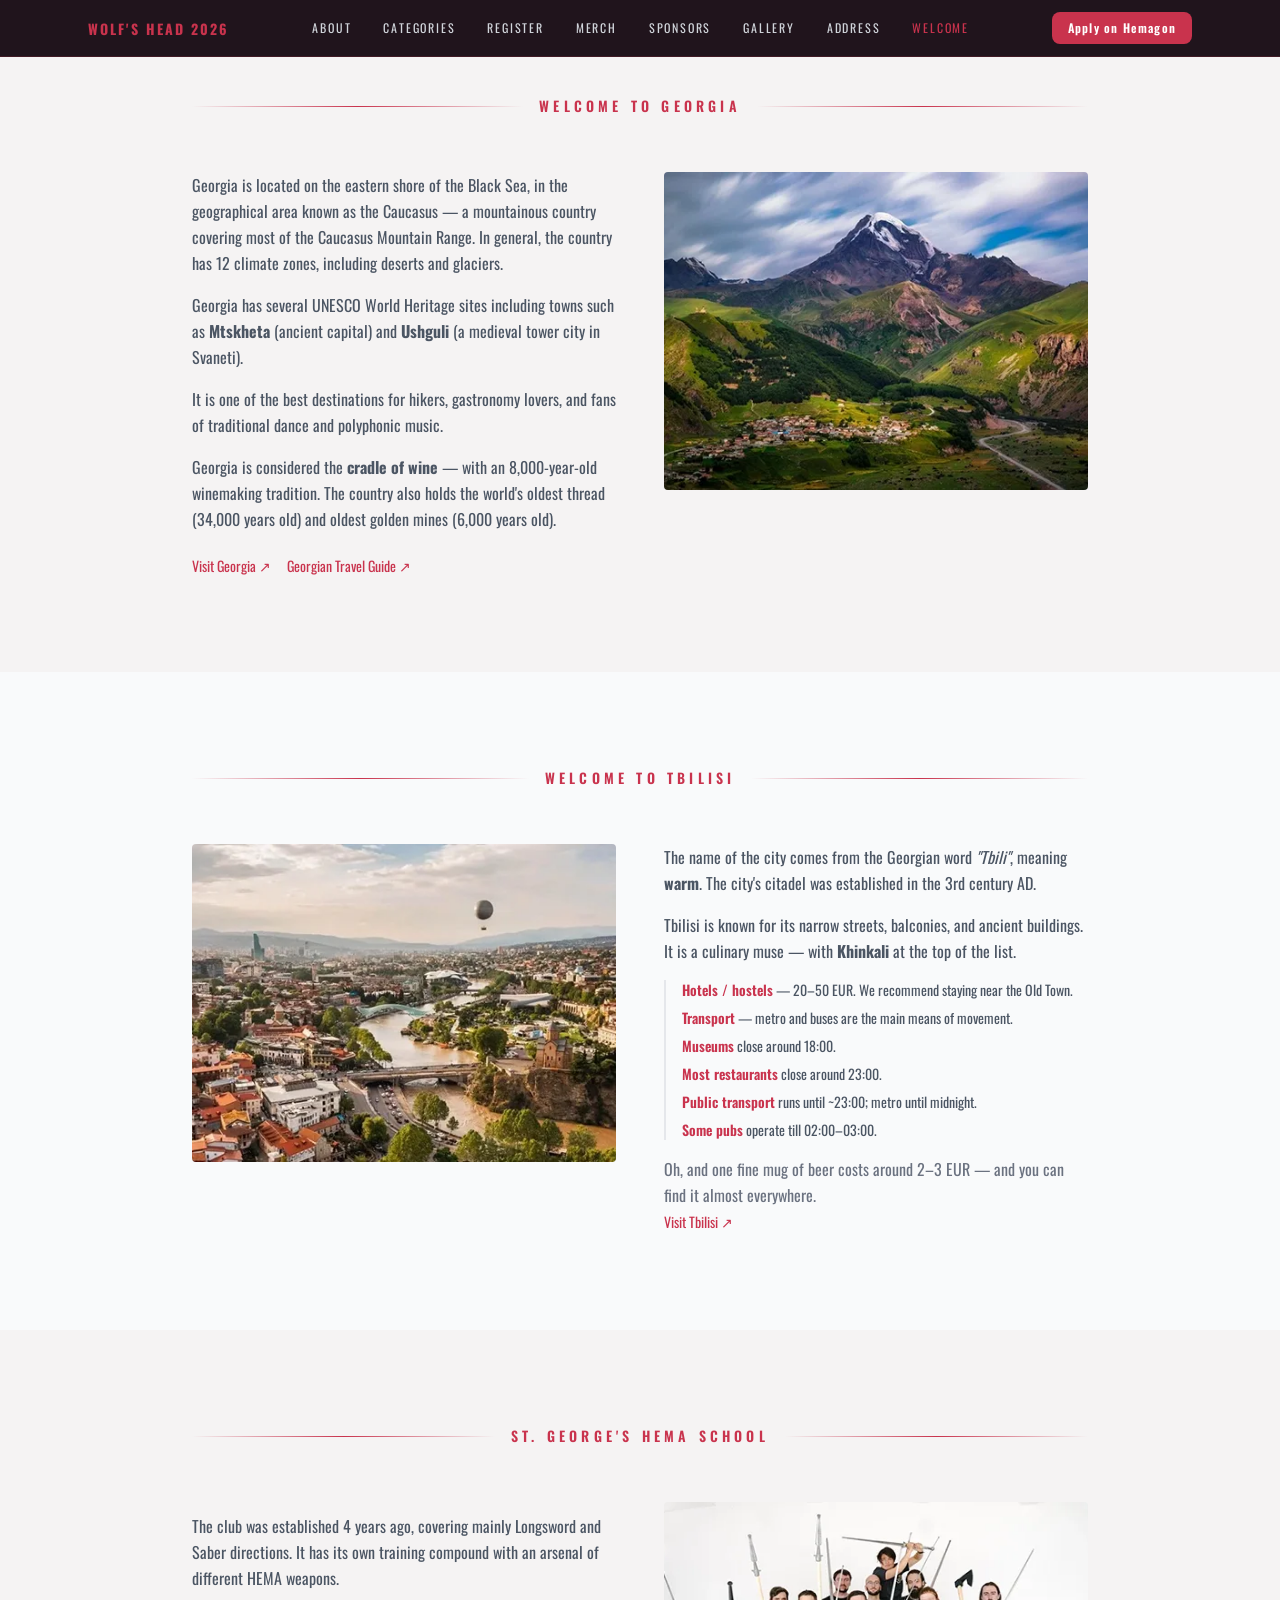
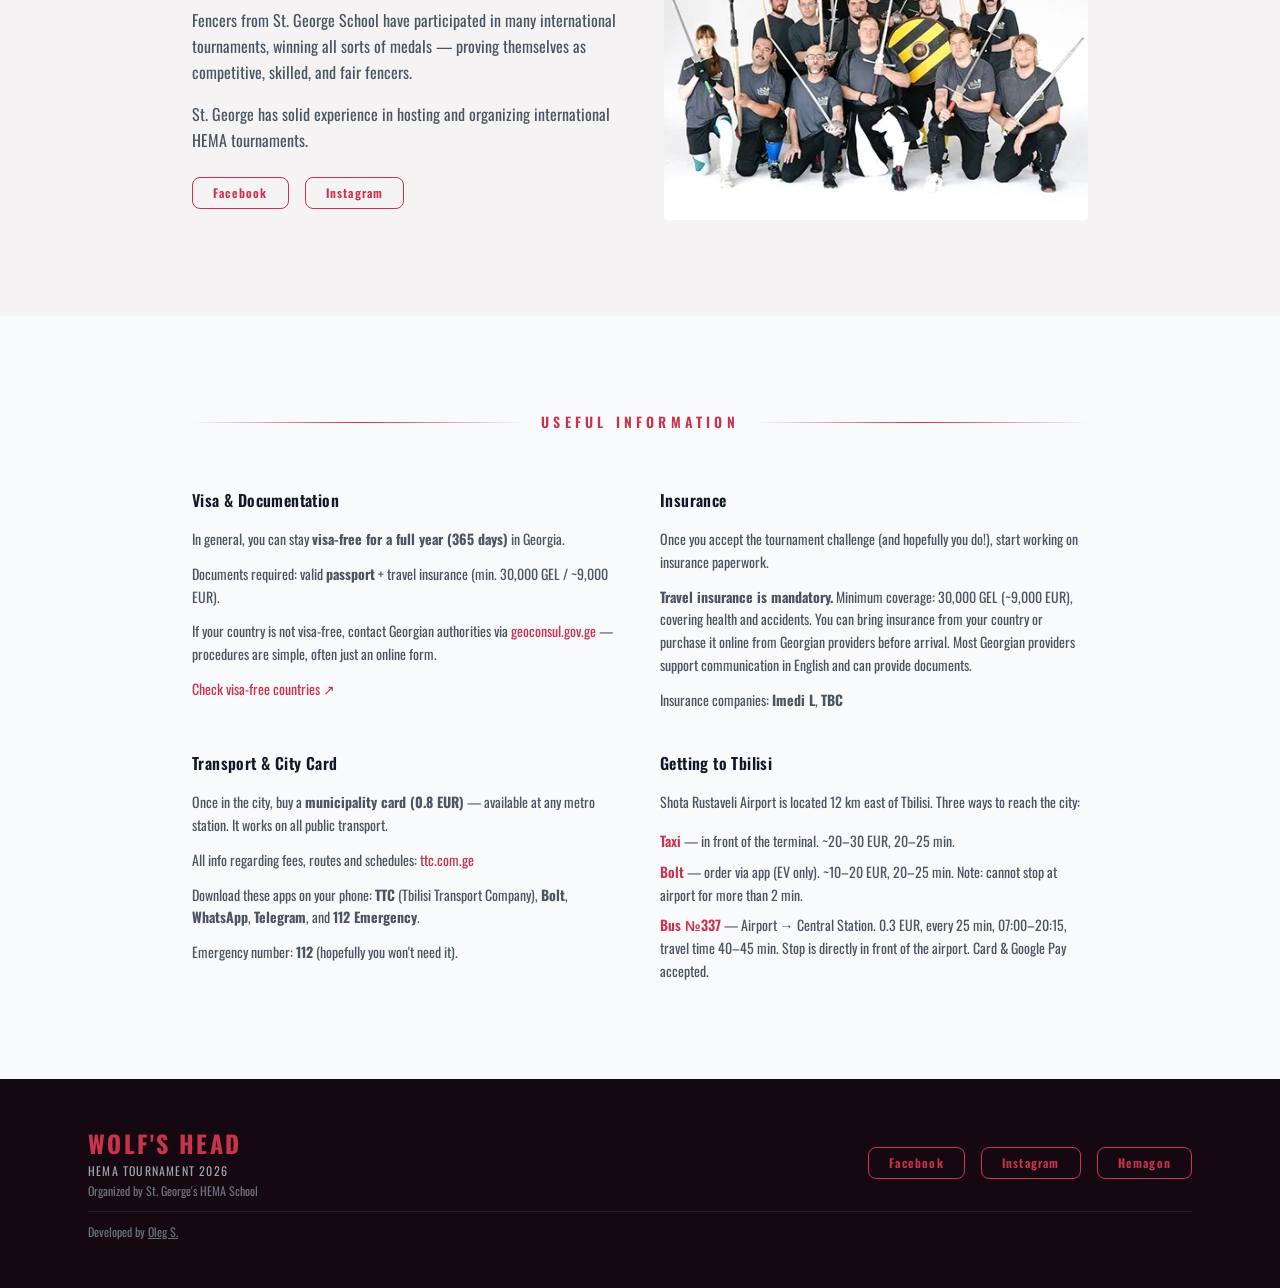
==== commit 7e1518ae: "Update author block for mobile, minify tailwind" ====
--- a/welcome/index.html
+++ b/welcome/index.html
@@ -248,8 +248,8 @@
           </a>
         </div>
       </div>
-      <div class="border-t border-white/10 mt-3 pt-3">
-        <div class="text-xs text-gray-500">Designed & Developed by <a href="https://www.linkedin.com/in/stelmakholegdev/" target="_blank" rel="noopener noreferrer" class="underline hover:text-accent transition-colors duration-200">Oleg S.</a></div>
+      <div class="border-t border-white/10 mt-6 pt-6 md:mt-3 md:pt-3">
+        <div class="text-xs text-gray-500 text-center md:text-left">Developed by <a href="https://www.linkedin.com/in/stelmakholegdev/" target="_blank" rel="noopener noreferrer" class="underline hover:text-accent transition-colors duration-200">Oleg S.</a></div>
       </div>
     </div>
   </footer>
